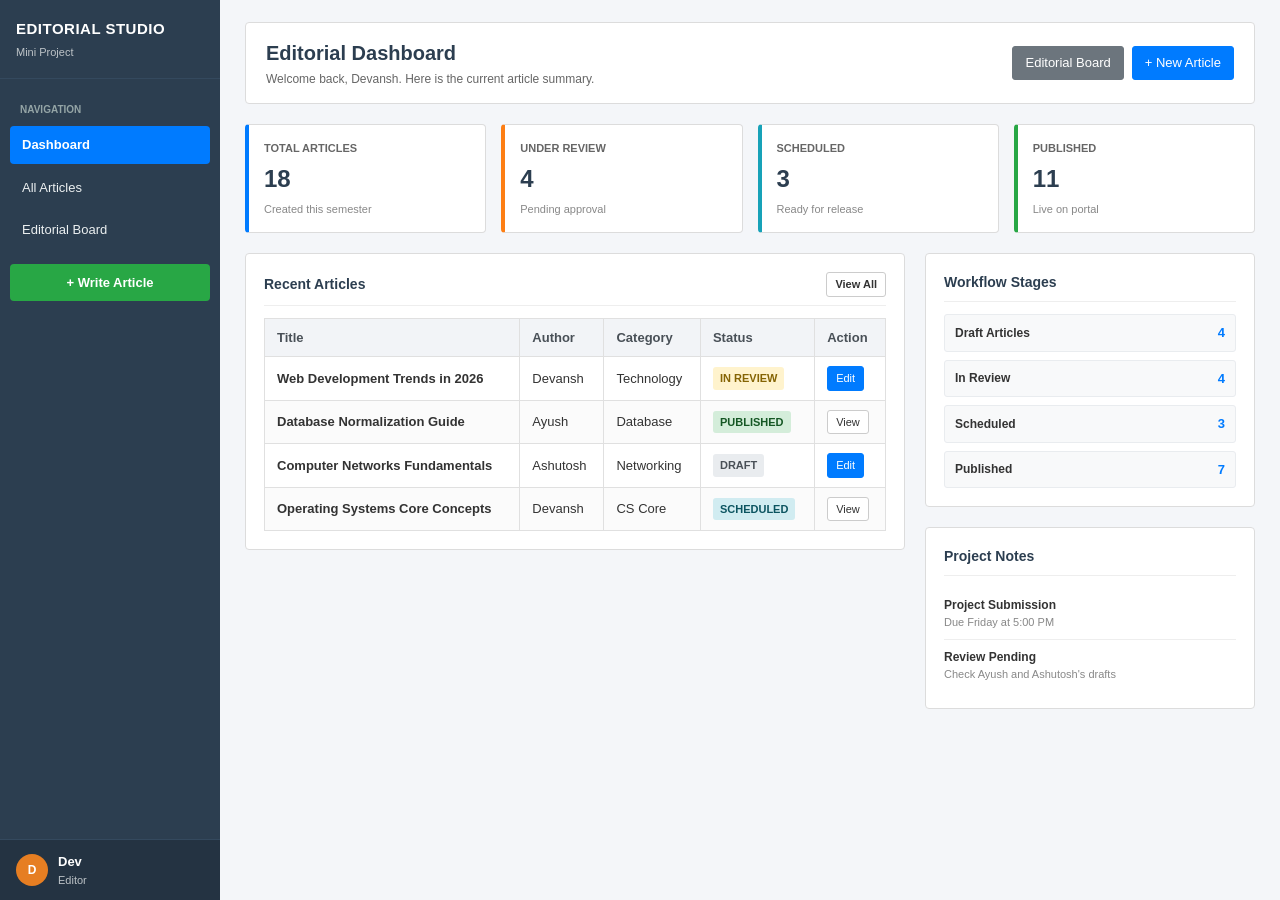
==== index.html @ 7cc0af82 "Add editorial studio UI prototype" ====
<!DOCTYPE html>
<html lang="en">
<head>
  <meta charset="UTF-8">
  <meta name="viewport" content="width=device-width, initial-scale=1.0">
  <title>Dashboard - Editorial Studio</title>
  <style>
* {
  box-sizing: border-box;
  margin: 0;
  padding: 0;
}

body {
  font-family: Arial, Helvetica, sans-serif;
  background-color: #f4f6f9;
  color: #333333;
  line-height: 1.5;
  font-size: 13px;
  display: flex;
  min-height: 100vh;
}

a {
  color: inherit;
  text-decoration: none;
}

button, input, select, textarea {
  font: inherit;
  color: inherit;
}

.sidebar {
  width: 220px;
  background-color: #2c3e50;
  color: #ffffff;
  display: flex;
  flex-direction: column;
  position: fixed;
  top: 0;
  left: 0;
  bottom: 0;
  z-index: 100;
}

.sidebar-header {
  padding: 18px 16px;
  border-bottom: 1px solid #34495e;
}

.brand-title {
  font-size: 15px;
  font-weight: bold;
  color: #ffffff;
  letter-spacing: 0.5px;
}

.brand-sub {
  font-size: 11px;
  color: #bdc3c7;
  margin-top: 3px;
}

.sidebar-menu {
  flex: 1;
  padding: 15px 10px;
  display: flex;
  flex-direction: column;
  gap: 5px;
}

.menu-label {
  font-size: 10px;
  font-weight: bold;
  color: #95a5a6;
  text-transform: uppercase;
  padding: 8px 10px 4px;
}

.nav-link {
  display: block;
  padding: 9px 12px;
  color: #ecf0f1;
  border-radius: 4px;
  font-size: 13px;
  font-weight: 500;
}

.nav-link:hover {
  background-color: #34495e;
  color: #ffffff;
}

.nav-link.active {
  background-color: #007bff;
  color: #ffffff;
  font-weight: bold;
}

.nav-link.btn-create {
  background-color: #28a745;
  color: #ffffff;
  margin-top: 10px;
  text-align: center;
  font-weight: bold;
}

.nav-link.btn-create:hover {
  background-color: #218838;
}

.sidebar-user {
  padding: 12px 16px;
  border-top: 1px solid #34495e;
  display: flex;
  align-items: center;
  gap: 10px;
  background-color: #243342;
}

.user-avatar {
  width: 32px;
  height: 32px;
  border-radius: 50%;
  background-color: #e67e22;
  color: #ffffff;
  display: flex;
  align-items: center;
  justify-content: center;
  font-size: 12px;
  font-weight: bold;
}

.user-name {
  font-size: 13px;
  font-weight: bold;
  color: #ffffff;
}

.user-role {
  font-size: 11px;
  color: #bdc3c7;
}

.main-content {
  margin-left: 220px;
  flex: 1;
  padding: 22px 25px;
  min-width: 0;
}

.page-header {
  display: flex;
  justify-content: space-between;
  align-items: center;
  background-color: #ffffff;
  padding: 15px 20px;
  border: 1px solid #dcdcdc;
  border-radius: 4px;
  margin-bottom: 20px;
}

.page-title {
  font-size: 20px;
  font-weight: bold;
  color: #2c3e50;
}

.page-subtitle {
  font-size: 12px;
  color: #666666;
  margin-top: 2px;
}

.stats-grid {
  display: grid;
  grid-template-columns: repeat(4, 1fr);
  gap: 15px;
  margin-bottom: 20px;
}

.stat-card {
  background-color: #ffffff;
  border: 1px solid #dcdcdc;
  border-radius: 4px;
  padding: 15px;
  border-left: 4px solid #007bff;
}

.stat-card.orange {
  border-left-color: #fd7e14;
}

.stat-card.blue {
  border-left-color: #17a2b8;
}

.stat-card.green {
  border-left-color: #28a745;
}

.stat-title {
  font-size: 11px;
  color: #666666;
  text-transform: uppercase;
  font-weight: bold;
}

.stat-value {
  font-size: 24px;
  font-weight: bold;
  color: #2c3e50;
  margin: 4px 0;
}

.stat-desc {
  font-size: 11px;
  color: #888888;
}

.dashboard-row {
  display: grid;
  grid-template-columns: 2fr 1fr;
  gap: 20px;
}

.card {
  background-color: #ffffff;
  border: 1px solid #dcdcdc;
  border-radius: 4px;
  padding: 18px;
  margin-bottom: 20px;
}

.card-title {
  font-size: 14px;
  font-weight: bold;
  color: #2c3e50;
  margin-bottom: 12px;
  padding-bottom: 8px;
  border-bottom: 1px solid #eeeeee;
  display: flex;
  justify-content: space-between;
  align-items: center;
}

.table-responsive {
  overflow-x: auto;
}

table {
  width: 100%;
  border-collapse: collapse;
  text-align: left;
}

th, td {
  padding: 9px 12px;
  border: 1px solid #e0e0e0;
  font-size: 13px;
}

th {
  background-color: #f2f4f7;
  color: #495057;
  font-weight: bold;
}

tr:nth-child(even) {
  background-color: #fbfbfb;
}

tr:hover {
  background-color: #f1f4f8;
}

.badge {
  display: inline-block;
  padding: 3px 7px;
  font-size: 11px;
  font-weight: bold;
  border-radius: 3px;
  text-transform: uppercase;
}

.badge-draft {
  background-color: #e9ecef;
  color: #495057;
}

.badge-review {
  background-color: #fff3cd;
  color: #856404;
}

.badge-scheduled {
  background-color: #d1ecf1;
  color: #0c5460;
}

.badge-published {
  background-color: #d4edda;
  color: #155724;
}

.badge-tag {
  background-color: #e9ecef;
  color: #495057;
  font-size: 10px;
}

.btn {
  display: inline-block;
  padding: 6px 12px;
  font-size: 13px;
  border-radius: 3px;
  text-align: center;
  border: 1px solid #ccc;
  background-color: #ffffff;
  color: #333333;
  cursor: pointer;
  text-decoration: none;
}

.btn:hover {
  background-color: #e9ecef;
}

.btn-primary {
  background-color: #007bff;
  color: #ffffff;
  border-color: #007bff;
}

.btn-primary:hover {
  background-color: #0069d9;
}

.btn-success {
  background-color: #28a745;
  color: #ffffff;
  border-color: #28a745;
}

.btn-success:hover {
  background-color: #218838;
}

.btn-secondary {
  background-color: #6c757d;
  color: #ffffff;
  border-color: #6c757d;
}

.btn-secondary:hover {
  background-color: #5a6268;
}

.btn-danger {
  background-color: #dc3545;
  color: #ffffff;
  border-color: #dc3545;
}

.btn-danger:hover {
  background-color: #c82333;
}

.btn-sm {
  padding: 3px 8px;
  font-size: 11px;
}

.filter-bar {
  background-color: #ffffff;
  border: 1px solid #dcdcdc;
  border-radius: 4px;
  padding: 10px 15px;
  margin-bottom: 18px;
  display: flex;
  justify-content: space-between;
  align-items: center;
  flex-wrap: wrap;
  gap: 10px;
}

.filter-group {
  display: flex;
  gap: 8px;
  align-items: center;
  flex-wrap: wrap;
}

.form-control {
  padding: 6px 10px;
  font-size: 13px;
  border: 1px solid #ced4da;
  border-radius: 3px;
  background-color: #ffffff;
  font-family: inherit;
}

.form-control:focus {
  border-color: #007bff;
  outline: none;
}

.pagination {
  display: flex;
  justify-content: space-between;
  align-items: center;
  margin-top: 15px;
  font-size: 12px;
  color: #666666;
}

.page-link {
  padding: 4px 8px;
  border: 1px solid #007bff;
  border-radius: 3px;
  background-color: #007bff;
  color: #ffffff;
}

.board-columns {
  display: grid;
  grid-template-columns: repeat(4, 1fr);
  gap: 15px;
  align-items: flex-start;
}

.board-column {
  background-color: #e9edf0;
  border: 1px solid #ced4da;
  border-radius: 4px;
  padding: 12px;
}

.col-header {
  font-size: 13px;
  font-weight: bold;
  color: #2c3e50;
  margin-bottom: 12px;
  display: flex;
  justify-content: space-between;
  align-items: center;
}

.col-count {
  background-color: #ced4da;
  color: #2c3e50;
  padding: 2px 6px;
  border-radius: 10px;
  font-size: 11px;
}

.board-card {
  background-color: #ffffff;
  border: 1px solid #dcdcdc;
  border-radius: 4px;
  padding: 12px;
  margin-bottom: 10px;
}

.board-card-title {
  font-size: 13px;
  font-weight: bold;
  color: #2c3e50;
  margin-bottom: 6px;
  line-height: 1.3;
}

.board-card-desc {
  font-size: 12px;
  color: #555555;
  margin-bottom: 8px;
}

.board-card-meta {
  display: flex;
  justify-content: space-between;
  align-items: center;
  font-size: 11px;
  color: #666666;
  border-top: 1px solid #f0f0f0;
  padding-top: 6px;
  margin-top: 6px;
}

.author-chip {
  display: flex;
  align-items: center;
  gap: 5px;
}

.author-dot {
  width: 18px;
  height: 18px;
  border-radius: 50%;
  background-color: #6c757d;
  color: #ffffff;
  font-size: 9px;
  display: flex;
  align-items: center;
  justify-content: center;
  font-weight: bold;
}

.author-dot.orange {
  background-color: #fd7e14;
}

.author-dot.green {
  background-color: #28a745;
}

.author-dot.blue {
  background-color: #007bff;
}

.form-group {
  margin-bottom: 15px;
}

.form-label {
  display: block;
  font-size: 13px;
  font-weight: bold;
  margin-bottom: 5px;
  color: #333333;
}

.form-row {
  display: grid;
  grid-template-columns: 1fr 1fr;
  gap: 15px;
}

.form-row-3 {
  display: grid;
  grid-template-columns: 1fr 1fr 1fr;
  gap: 15px;
}

.editor-toolbar {
  display: flex;
  gap: 4px;
  background-color: #f2f4f7;
  padding: 6px 10px;
  border: 1px solid #ced4da;
  border-bottom: none;
  border-radius: 4px 4px 0 0;
}

.editor-toolbar button {
  padding: 4px 8px;
  background-color: #ffffff;
  border: 1px solid #ced4da;
  border-radius: 3px;
  cursor: pointer;
  font-size: 12px;
  font-weight: bold;
}

.editor-toolbar button:hover {
  background-color: #e2e6ea;
}

.editor-textarea {
  width: 100%;
  height: 220px;
  padding: 12px;
  border: 1px solid #ced4da;
  border-radius: 0 0 4px 4px;
  font-size: 13px;
  line-height: 1.6;
  font-family: Arial, Helvetica, sans-serif;
  resize: vertical;
}

.preview-box {
  background-color: #ffffff;
  border: 1px solid #dcdcdc;
  border-radius: 4px;
  padding: 18px;
  margin-top: 15px;
}

.preview-title {
  font-size: 18px;
  font-weight: bold;
  margin-bottom: 8px;
  color: #111111;
}

.preview-meta {
  font-size: 12px;
  color: #666666;
  margin-bottom: 12px;
  padding-bottom: 6px;
  border-bottom: 1px solid #e0e0e0;
}

.preview-body {
  font-size: 13px;
  line-height: 1.6;
  color: #333333;
}

.preview-body p {
  margin-bottom: 10px;
}

.preview-body h3 {
  font-size: 15px;
  margin: 12px 0 6px;
  color: #2c3e50;
}

.preview-body blockquote {
  border-left: 3px solid #007bff;
  padding-left: 10px;
  color: #555555;
  font-style: italic;
  margin: 10px 0;
}

.pipeline-list {
  display: flex;
  flex-direction: column;
  gap: 8px;
}

.pipeline-item {
  display: flex;
  justify-content: space-between;
  align-items: center;
  padding: 8px 10px;
  background-color: #f8f9fa;
  border: 1px solid #e9ecef;
  border-radius: 3px;
}

.pipeline-name {
  font-weight: bold;
  font-size: 12px;
}

.pipeline-count {
  font-weight: bold;
  color: #007bff;
}

.notice-list {
  list-style: none;
}

.notice-item {
  padding: 8px 0;
  border-bottom: 1px solid #eeeeee;
  font-size: 12px;
}

.notice-item:last-child {
  border-bottom: none;
}

.notice-date {
  font-size: 11px;
  color: #888888;
}

@media (max-width: 900px) {
  .stats-grid {
    grid-template-columns: repeat(2, 1fr);
  }
  .dashboard-row {
    grid-template-columns: 1fr;
  }
  .board-columns {
    grid-template-columns: 1fr 1fr;
  }
}

@media (max-width: 700px) {
  body {
    flex-direction: column;
  }
  .sidebar {
    position: static;
    width: 100%;
    min-height: auto;
  }
  .main-content {
    margin-left: 0;
    padding: 15px;
  }
  .stats-grid {
    grid-template-columns: 1fr;
  }
  .board-columns {
    grid-template-columns: 1fr;
  }
  .form-row, .form-row-3 {
    grid-template-columns: 1fr;
  }
}
  </style>
</head>
<body>

  <div class="sidebar">
    <div class="sidebar-header">
      <div class="brand-title">EDITORIAL STUDIO</div>
      <div class="brand-sub">Mini Project</div>
    </div>

    <div class="sidebar-menu">
      <div class="menu-label">Navigation</div>
      <a href="index.html" class="nav-link active">Dashboard</a>
      <a href="content.html" class="nav-link">All Articles</a>
      <a href="board.html" class="nav-link">Editorial Board</a>
      <a href="editor.html" class="nav-link btn-create">+ Write Article</a>
    </div>

    <div class="sidebar-user">
      <div class="user-avatar">D</div>
      <div>
        <div class="user-name">Dev</div>
        <div class="user-role">Editor</div>
      </div>
    </div>
  </div>

  <div class="main-content">
    <div class="page-header">
      <div>
        <h1 class="page-title">Editorial Dashboard</h1>
        <p class="page-subtitle">Welcome back, Devansh. Here is the current article summary.</p>
      </div>
      <div style="display: flex; gap: 8px;">
        <a href="board.html" class="btn btn-secondary">Editorial Board</a>
        <a href="editor.html" class="btn btn-primary">+ New Article</a>
      </div>
    </div>

    <div class="stats-grid">
      <div class="stat-card">
        <div class="stat-title">Total Articles</div>
        <div class="stat-value">18</div>
        <div class="stat-desc">Created this semester</div>
      </div>
      <div class="stat-card orange">
        <div class="stat-title">Under Review</div>
        <div class="stat-value">4</div>
        <div class="stat-desc">Pending approval</div>
      </div>
      <div class="stat-card blue">
        <div class="stat-title">Scheduled</div>
        <div class="stat-value">3</div>
        <div class="stat-desc">Ready for release</div>
      </div>
      <div class="stat-card green">
        <div class="stat-title">Published</div>
        <div class="stat-value">11</div>
        <div class="stat-desc">Live on portal</div>
      </div>
    </div>

    <div class="dashboard-row">
      <div>
        <div class="card">
          <div class="card-title">
            <span>Recent Articles</span>
            <a href="content.html" class="btn btn-sm">View All</a>
          </div>
          <div class="table-responsive">
            <table>
              <thead>
                <tr>
                  <th>Title</th>
                  <th>Author</th>
                  <th>Category</th>
                  <th>Status</th>
                  <th>Action</th>
                </tr>
              </thead>
              <tbody>
                <tr>
                  <td><strong>Web Development Trends in 2026</strong></td>
                  <td>Devansh</td>
                  <td>Technology</td>
                  <td><span class="badge badge-review">In Review</span></td>
                  <td><a href="editor.html" class="btn btn-sm btn-primary">Edit</a></td>
                </tr>
                <tr>
                  <td><strong>Database Normalization Guide</strong></td>
                  <td>Ayush</td>
                  <td>Database</td>
                  <td><span class="badge badge-published">Published</span></td>
                  <td><a href="editor.html" class="btn btn-sm">View</a></td>
                </tr>
                <tr>
                  <td><strong>Computer Networks Fundamentals</strong></td>
                  <td>Ashutosh</td>
                  <td>Networking</td>
                  <td><span class="badge badge-draft">Draft</span></td>
                  <td><a href="editor.html" class="btn btn-sm btn-primary">Edit</a></td>
                </tr>
                <tr>
                  <td><strong>Operating Systems Core Concepts</strong></td>
                  <td>Devansh</td>
                  <td>CS Core</td>
                  <td><span class="badge badge-scheduled">Scheduled</span></td>
                  <td><a href="editor.html" class="btn btn-sm">View</a></td>
                </tr>
              </tbody>
            </table>
          </div>
        </div>
      </div>

      <div>
        <div class="card">
          <div class="card-title">
            <span>Workflow Stages</span>
          </div>
          <div class="pipeline-list">
            <div class="pipeline-item">
              <span class="pipeline-name">Draft Articles</span>
              <span class="pipeline-count">4</span>
            </div>
            <div class="pipeline-item">
              <span class="pipeline-name">In Review</span>
              <span class="pipeline-count">4</span>
            </div>
            <div class="pipeline-item">
              <span class="pipeline-name">Scheduled</span>
              <span class="pipeline-count">3</span>
            </div>
            <div class="pipeline-item">
              <span class="pipeline-name">Published</span>
              <span class="pipeline-count">7</span>
            </div>
          </div>
        </div>

        <div class="card">
          <div class="card-title">
            <span>Project Notes</span>
          </div>
          <ul class="notice-list">
            <li class="notice-item">
              <div><strong>Project Submission</strong></div>
              <div class="notice-date">Due Friday at 5:00 PM</div>
            </li>
            <li class="notice-item">
              <div><strong>Review Pending</strong></div>
              <div class="notice-date">Check Ayush and Ashutosh's drafts</div>
            </li>
          </ul>
        </div>
      </div>
    </div>
  </div>

</body>
</html>
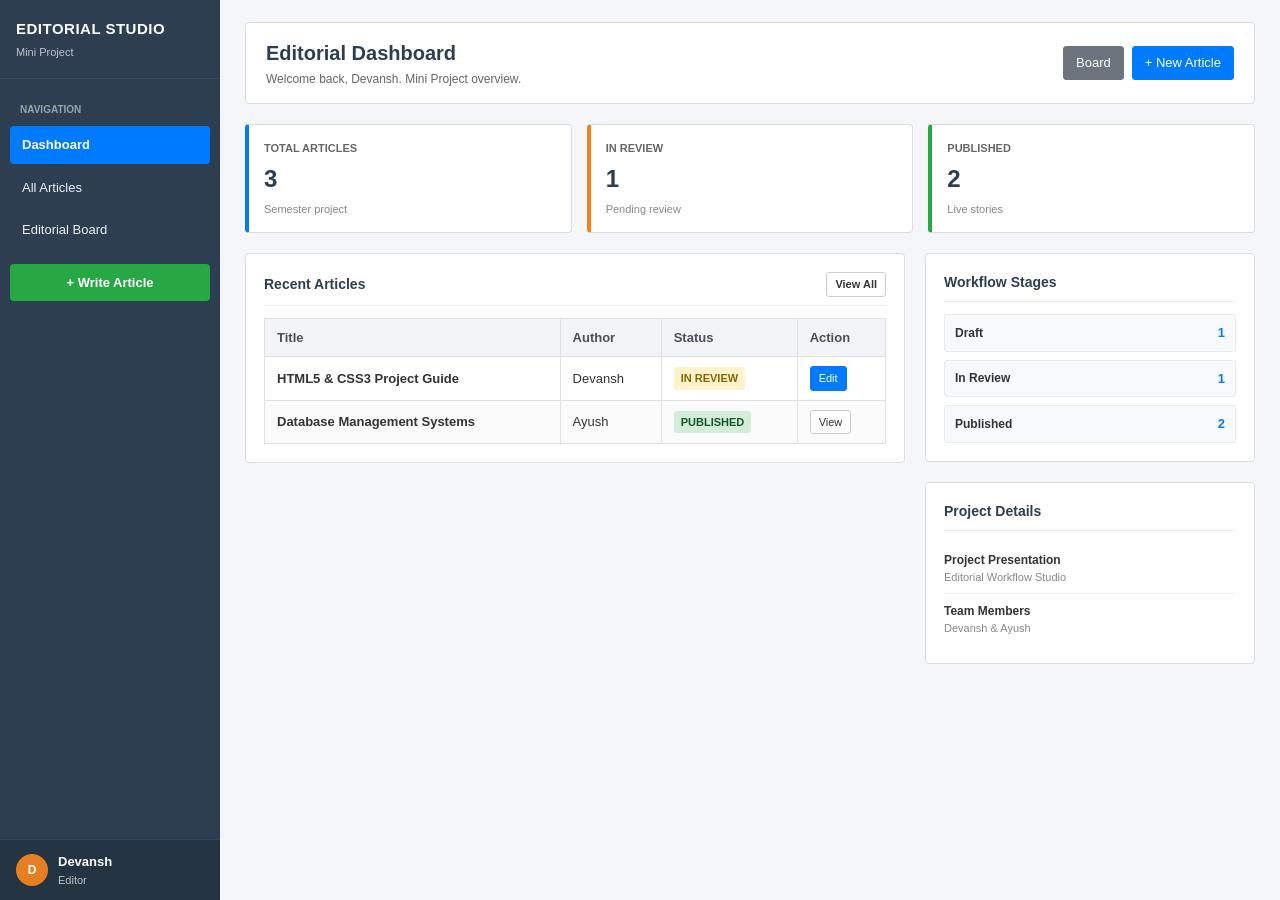
==== commit 85bdcd3e: "Simplify content and forms to minimal realistic college project" ====
--- a/index.html
+++ b/index.html
@@ -175,7 +175,7 @@
 
 .stats-grid {
   display: grid;
-  grid-template-columns: repeat(4, 1fr);
+  grid-template-columns: repeat(3, 1fr);
   gap: 15px;
   margin-bottom: 20px;
 }
@@ -192,10 +192,6 @@
   border-left-color: #fd7e14;
 }
 
-.stat-card.blue {
-  border-left-color: #17a2b8;
-}
-
 .stat-card.green {
   border-left-color: #28a745;
 }
@@ -284,30 +280,14 @@
   text-transform: uppercase;
 }
 
-.badge-draft {
-  background-color: #e9ecef;
-  color: #495057;
-}
-
 .badge-review {
   background-color: #fff3cd;
   color: #856404;
 }
 
-.badge-scheduled {
-  background-color: #d1ecf1;
-  color: #0c5460;
-}
-
 .badge-published {
   background-color: #d4edda;
   color: #155724;
-}
-
-.badge-tag {
-  background-color: #e9ecef;
-  color: #495057;
-  font-size: 10px;
 }
 
 .btn {
@@ -337,16 +317,6 @@
   background-color: #0069d9;
 }
 
-.btn-success {
-  background-color: #28a745;
-  color: #ffffff;
-  border-color: #28a745;
-}
-
-.btn-success:hover {
-  background-color: #218838;
-}
-
 .btn-secondary {
   background-color: #6c757d;
   color: #ffffff;
@@ -357,273 +327,9 @@
   background-color: #5a6268;
 }
 
-.btn-danger {
-  background-color: #dc3545;
-  color: #ffffff;
-  border-color: #dc3545;
-}
-
-.btn-danger:hover {
-  background-color: #c82333;
-}
-
 .btn-sm {
   padding: 3px 8px;
   font-size: 11px;
-}
-
-.filter-bar {
-  background-color: #ffffff;
-  border: 1px solid #dcdcdc;
-  border-radius: 4px;
-  padding: 10px 15px;
-  margin-bottom: 18px;
-  display: flex;
-  justify-content: space-between;
-  align-items: center;
-  flex-wrap: wrap;
-  gap: 10px;
-}
-
-.filter-group {
-  display: flex;
-  gap: 8px;
-  align-items: center;
-  flex-wrap: wrap;
-}
-
-.form-control {
-  padding: 6px 10px;
-  font-size: 13px;
-  border: 1px solid #ced4da;
-  border-radius: 3px;
-  background-color: #ffffff;
-  font-family: inherit;
-}
-
-.form-control:focus {
-  border-color: #007bff;
-  outline: none;
-}
-
-.pagination {
-  display: flex;
-  justify-content: space-between;
-  align-items: center;
-  margin-top: 15px;
-  font-size: 12px;
-  color: #666666;
-}
-
-.page-link {
-  padding: 4px 8px;
-  border: 1px solid #007bff;
-  border-radius: 3px;
-  background-color: #007bff;
-  color: #ffffff;
-}
-
-.board-columns {
-  display: grid;
-  grid-template-columns: repeat(4, 1fr);
-  gap: 15px;
-  align-items: flex-start;
-}
-
-.board-column {
-  background-color: #e9edf0;
-  border: 1px solid #ced4da;
-  border-radius: 4px;
-  padding: 12px;
-}
-
-.col-header {
-  font-size: 13px;
-  font-weight: bold;
-  color: #2c3e50;
-  margin-bottom: 12px;
-  display: flex;
-  justify-content: space-between;
-  align-items: center;
-}
-
-.col-count {
-  background-color: #ced4da;
-  color: #2c3e50;
-  padding: 2px 6px;
-  border-radius: 10px;
-  font-size: 11px;
-}
-
-.board-card {
-  background-color: #ffffff;
-  border: 1px solid #dcdcdc;
-  border-radius: 4px;
-  padding: 12px;
-  margin-bottom: 10px;
-}
-
-.board-card-title {
-  font-size: 13px;
-  font-weight: bold;
-  color: #2c3e50;
-  margin-bottom: 6px;
-  line-height: 1.3;
-}
-
-.board-card-desc {
-  font-size: 12px;
-  color: #555555;
-  margin-bottom: 8px;
-}
-
-.board-card-meta {
-  display: flex;
-  justify-content: space-between;
-  align-items: center;
-  font-size: 11px;
-  color: #666666;
-  border-top: 1px solid #f0f0f0;
-  padding-top: 6px;
-  margin-top: 6px;
-}
-
-.author-chip {
-  display: flex;
-  align-items: center;
-  gap: 5px;
-}
-
-.author-dot {
-  width: 18px;
-  height: 18px;
-  border-radius: 50%;
-  background-color: #6c757d;
-  color: #ffffff;
-  font-size: 9px;
-  display: flex;
-  align-items: center;
-  justify-content: center;
-  font-weight: bold;
-}
-
-.author-dot.orange {
-  background-color: #fd7e14;
-}
-
-.author-dot.green {
-  background-color: #28a745;
-}
-
-.author-dot.blue {
-  background-color: #007bff;
-}
-
-.form-group {
-  margin-bottom: 15px;
-}
-
-.form-label {
-  display: block;
-  font-size: 13px;
-  font-weight: bold;
-  margin-bottom: 5px;
-  color: #333333;
-}
-
-.form-row {
-  display: grid;
-  grid-template-columns: 1fr 1fr;
-  gap: 15px;
-}
-
-.form-row-3 {
-  display: grid;
-  grid-template-columns: 1fr 1fr 1fr;
-  gap: 15px;
-}
-
-.editor-toolbar {
-  display: flex;
-  gap: 4px;
-  background-color: #f2f4f7;
-  padding: 6px 10px;
-  border: 1px solid #ced4da;
-  border-bottom: none;
-  border-radius: 4px 4px 0 0;
-}
-
-.editor-toolbar button {
-  padding: 4px 8px;
-  background-color: #ffffff;
-  border: 1px solid #ced4da;
-  border-radius: 3px;
-  cursor: pointer;
-  font-size: 12px;
-  font-weight: bold;
-}
-
-.editor-toolbar button:hover {
-  background-color: #e2e6ea;
-}
-
-.editor-textarea {
-  width: 100%;
-  height: 220px;
-  padding: 12px;
-  border: 1px solid #ced4da;
-  border-radius: 0 0 4px 4px;
-  font-size: 13px;
-  line-height: 1.6;
-  font-family: Arial, Helvetica, sans-serif;
-  resize: vertical;
-}
-
-.preview-box {
-  background-color: #ffffff;
-  border: 1px solid #dcdcdc;
-  border-radius: 4px;
-  padding: 18px;
-  margin-top: 15px;
-}
-
-.preview-title {
-  font-size: 18px;
-  font-weight: bold;
-  margin-bottom: 8px;
-  color: #111111;
-}
-
-.preview-meta {
-  font-size: 12px;
-  color: #666666;
-  margin-bottom: 12px;
-  padding-bottom: 6px;
-  border-bottom: 1px solid #e0e0e0;
-}
-
-.preview-body {
-  font-size: 13px;
-  line-height: 1.6;
-  color: #333333;
-}
-
-.preview-body p {
-  margin-bottom: 10px;
-}
-
-.preview-body h3 {
-  font-size: 15px;
-  margin: 12px 0 6px;
-  color: #2c3e50;
-}
-
-.preview-body blockquote {
-  border-left: 3px solid #007bff;
-  padding-left: 10px;
-  color: #555555;
-  font-style: italic;
-  margin: 10px 0;
 }
 
 .pipeline-list {
@@ -677,9 +383,6 @@
   }
   .dashboard-row {
     grid-template-columns: 1fr;
-  }
-  .board-columns {
-    grid-template-columns: 1fr 1fr;
   }
 }
 
@@ -699,12 +402,6 @@
   .stats-grid {
     grid-template-columns: 1fr;
   }
-  .board-columns {
-    grid-template-columns: 1fr;
-  }
-  .form-row, .form-row-3 {
-    grid-template-columns: 1fr;
-  }
 }
   </style>
 </head>
@@ -727,7 +424,7 @@
     <div class="sidebar-user">
       <div class="user-avatar">D</div>
       <div>
-        <div class="user-name">Dev</div>
+        <div class="user-name">Devansh</div>
         <div class="user-role">Editor</div>
       </div>
     </div>
@@ -737,10 +434,10 @@
     <div class="page-header">
       <div>
         <h1 class="page-title">Editorial Dashboard</h1>
-        <p class="page-subtitle">Welcome back, Devansh. Here is the current article summary.</p>
+        <p class="page-subtitle">Welcome back, Devansh. Mini Project overview.</p>
       </div>
       <div style="display: flex; gap: 8px;">
-        <a href="board.html" class="btn btn-secondary">Editorial Board</a>
+        <a href="board.html" class="btn btn-secondary">Board</a>
         <a href="editor.html" class="btn btn-primary">+ New Article</a>
       </div>
     </div>
@@ -748,23 +445,18 @@
     <div class="stats-grid">
       <div class="stat-card">
         <div class="stat-title">Total Articles</div>
-        <div class="stat-value">18</div>
-        <div class="stat-desc">Created this semester</div>
+        <div class="stat-value">3</div>
+        <div class="stat-desc">Semester project</div>
       </div>
       <div class="stat-card orange">
-        <div class="stat-title">Under Review</div>
-        <div class="stat-value">4</div>
-        <div class="stat-desc">Pending approval</div>
-      </div>
-      <div class="stat-card blue">
-        <div class="stat-title">Scheduled</div>
-        <div class="stat-value">3</div>
-        <div class="stat-desc">Ready for release</div>
+        <div class="stat-title">In Review</div>
+        <div class="stat-value">1</div>
+        <div class="stat-desc">Pending review</div>
       </div>
       <div class="stat-card green">
         <div class="stat-title">Published</div>
-        <div class="stat-value">11</div>
-        <div class="stat-desc">Live on portal</div>
+        <div class="stat-value">2</div>
+        <div class="stat-desc">Live stories</div>
       </div>
     </div>
 
@@ -781,38 +473,21 @@
                 <tr>
                   <th>Title</th>
                   <th>Author</th>
-                  <th>Category</th>
                   <th>Status</th>
                   <th>Action</th>
                 </tr>
               </thead>
               <tbody>
                 <tr>
-                  <td><strong>Web Development Trends in 2026</strong></td>
+                  <td><strong>HTML5 & CSS3 Project Guide</strong></td>
                   <td>Devansh</td>
-                  <td>Technology</td>
                   <td><span class="badge badge-review">In Review</span></td>
                   <td><a href="editor.html" class="btn btn-sm btn-primary">Edit</a></td>
                 </tr>
                 <tr>
-                  <td><strong>Database Normalization Guide</strong></td>
+                  <td><strong>Database Management Systems</strong></td>
                   <td>Ayush</td>
-                  <td>Database</td>
                   <td><span class="badge badge-published">Published</span></td>
-                  <td><a href="editor.html" class="btn btn-sm">View</a></td>
-                </tr>
-                <tr>
-                  <td><strong>Computer Networks Fundamentals</strong></td>
-                  <td>Ashutosh</td>
-                  <td>Networking</td>
-                  <td><span class="badge badge-draft">Draft</span></td>
-                  <td><a href="editor.html" class="btn btn-sm btn-primary">Edit</a></td>
-                </tr>
-                <tr>
-                  <td><strong>Operating Systems Core Concepts</strong></td>
-                  <td>Devansh</td>
-                  <td>CS Core</td>
-                  <td><span class="badge badge-scheduled">Scheduled</span></td>
                   <td><a href="editor.html" class="btn btn-sm">View</a></td>
                 </tr>
               </tbody>
@@ -828,36 +503,32 @@
           </div>
           <div class="pipeline-list">
             <div class="pipeline-item">
-              <span class="pipeline-name">Draft Articles</span>
-              <span class="pipeline-count">4</span>
+              <span class="pipeline-name">Draft</span>
+              <span class="pipeline-count">1</span>
             </div>
             <div class="pipeline-item">
               <span class="pipeline-name">In Review</span>
-              <span class="pipeline-count">4</span>
-            </div>
-            <div class="pipeline-item">
-              <span class="pipeline-name">Scheduled</span>
-              <span class="pipeline-count">3</span>
+              <span class="pipeline-count">1</span>
             </div>
             <div class="pipeline-item">
               <span class="pipeline-name">Published</span>
-              <span class="pipeline-count">7</span>
+              <span class="pipeline-count">2</span>
             </div>
           </div>
         </div>
 
         <div class="card">
           <div class="card-title">
-            <span>Project Notes</span>
+            <span>Project Details</span>
           </div>
           <ul class="notice-list">
             <li class="notice-item">
-              <div><strong>Project Submission</strong></div>
-              <div class="notice-date">Due Friday at 5:00 PM</div>
+              <div><strong>Project Presentation</strong></div>
+              <div class="notice-date">Editorial Workflow Studio</div>
             </li>
             <li class="notice-item">
-              <div><strong>Review Pending</strong></div>
-              <div class="notice-date">Check Ayush and Ashutosh's drafts</div>
+              <div><strong>Team Members</strong></div>
+              <div class="notice-date">Devansh & Ayush</div>
             </li>
           </ul>
         </div>
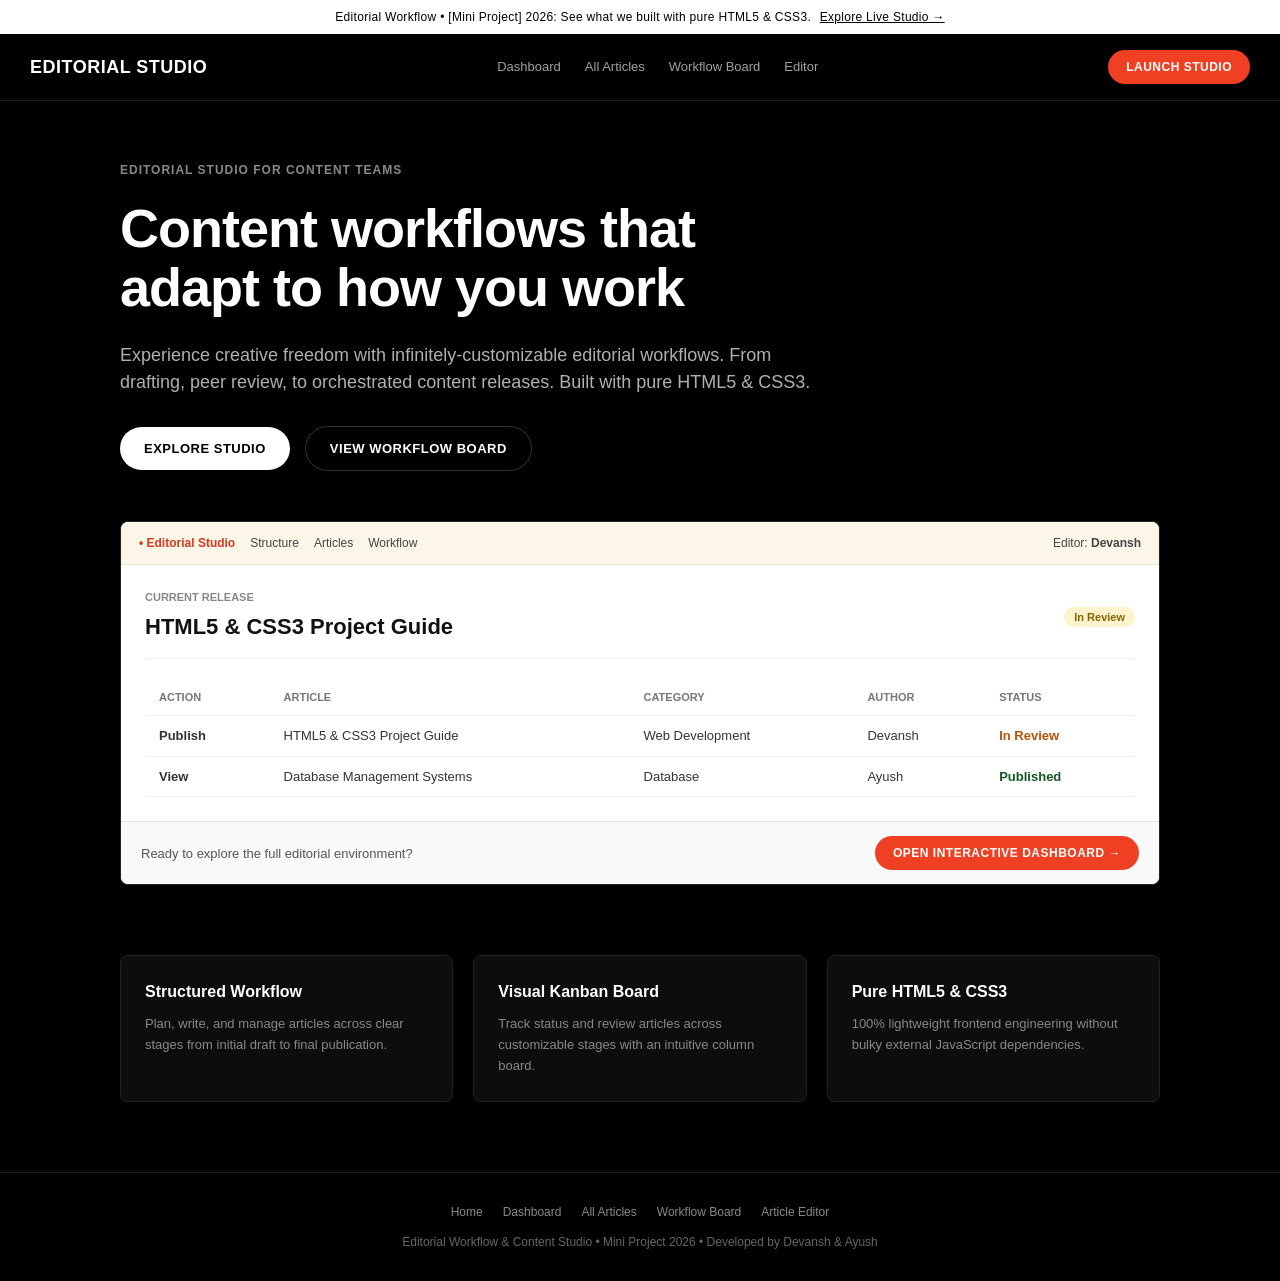
==== commit 44690465: "Add Sanity-style landing page index.html and connect to dashboard.html" ====
--- a/index.html
+++ b/index.html
@@ -3,7 +3,7 @@
 <head>
   <meta charset="UTF-8">
   <meta name="viewport" content="width=device-width, initial-scale=1.0">
-  <title>Dashboard - Editorial Studio</title>
+  <title>Editorial Studio - Content workflows that adapt to how you work</title>
   <style>
 * {
   box-sizing: border-box;
@@ -13,12 +13,10 @@
 
 body {
   font-family: Arial, Helvetica, sans-serif;
-  background-color: #f4f6f9;
-  color: #333333;
+  background-color: #000000;
+  color: #ffffff;
   line-height: 1.5;
-  font-size: 13px;
-  display: flex;
-  min-height: 100vh;
+  font-size: 14px;
 }
 
 a {
@@ -26,515 +24,424 @@
   text-decoration: none;
 }
 
-button, input, select, textarea {
-  font: inherit;
-  color: inherit;
-}
-
-.sidebar {
-  width: 220px;
-  background-color: #2c3e50;
-  color: #ffffff;
-  display: flex;
-  flex-direction: column;
-  position: fixed;
-  top: 0;
-  left: 0;
-  bottom: 0;
-  z-index: 100;
-}
-
-.sidebar-header {
-  padding: 18px 16px;
-  border-bottom: 1px solid #34495e;
-}
-
-.brand-title {
-  font-size: 15px;
-  font-weight: bold;
-  color: #ffffff;
+.top-announcement {
+  background-color: #ffffff;
+  color: #000000;
+  text-align: center;
+  padding: 8px 15px;
+  font-size: 12px;
+  font-weight: 500;
+  letter-spacing: 0.3px;
+}
+
+.top-announcement a {
+  text-decoration: underline;
+  margin-left: 5px;
+}
+
+.nav-header {
+  border-bottom: 1px solid #1f1f1f;
+  padding: 16px 30px;
+  display: flex;
+  justify-content: space-between;
+  align-items: center;
+  background-color: #000000;
+}
+
+.nav-brand {
+  font-size: 18px;
+  font-weight: bold;
   letter-spacing: 0.5px;
-}
-
-.brand-sub {
-  font-size: 11px;
-  color: #bdc3c7;
-  margin-top: 3px;
-}
-
-.sidebar-menu {
-  flex: 1;
-  padding: 15px 10px;
-  display: flex;
-  flex-direction: column;
-  gap: 5px;
-}
-
-.menu-label {
-  font-size: 10px;
-  font-weight: bold;
-  color: #95a5a6;
-  text-transform: uppercase;
-  padding: 8px 10px 4px;
-}
-
-.nav-link {
-  display: block;
-  padding: 9px 12px;
-  color: #ecf0f1;
-  border-radius: 4px;
+  color: #ffffff;
+}
+
+.nav-links {
+  display: flex;
+  gap: 24px;
+  align-items: center;
+}
+
+.nav-item {
+  color: #a0a0a0;
   font-size: 13px;
   font-weight: 500;
 }
 
-.nav-link:hover {
-  background-color: #34495e;
-  color: #ffffff;
-}
-
-.nav-link.active {
-  background-color: #007bff;
-  color: #ffffff;
-  font-weight: bold;
-}
-
-.nav-link.btn-create {
-  background-color: #28a745;
-  color: #ffffff;
-  margin-top: 10px;
+.nav-item:hover {
+  color: #ffffff;
+}
+
+.nav-actions {
+  display: flex;
+  gap: 12px;
+  align-items: center;
+}
+
+.btn-pill-orange {
+  background-color: #f04023;
+  color: #ffffff;
+  padding: 8px 18px;
+  border-radius: 20px;
+  font-size: 12px;
+  font-weight: bold;
+  text-transform: uppercase;
+  letter-spacing: 0.5px;
+  display: inline-block;
+}
+
+.btn-pill-orange:hover {
+  background-color: #d63318;
+}
+
+.btn-pill-white {
+  background-color: #ffffff;
+  color: #000000;
+  padding: 12px 24px;
+  border-radius: 24px;
+  font-size: 13px;
+  font-weight: bold;
+  text-transform: uppercase;
+  letter-spacing: 0.5px;
+  display: inline-block;
+}
+
+.btn-pill-white:hover {
+  background-color: #e0e0e0;
+}
+
+.btn-pill-outline {
+  border: 1px solid #333333;
+  color: #ffffff;
+  padding: 12px 24px;
+  border-radius: 24px;
+  font-size: 13px;
+  font-weight: bold;
+  text-transform: uppercase;
+  letter-spacing: 0.5px;
+  display: inline-block;
+}
+
+.btn-pill-outline:hover {
+  border-color: #666666;
+  background-color: #111111;
+}
+
+.hero-section {
+  max-width: 1080px;
+  margin: 60px auto 40px;
+  padding: 0 20px;
+  text-align: left;
+}
+
+.hero-tag {
+  color: #888888;
+  font-size: 12px;
+  font-weight: bold;
+  letter-spacing: 1px;
+  text-transform: uppercase;
+  margin-bottom: 20px;
+}
+
+.hero-title {
+  font-size: 54px;
+  font-weight: bold;
+  line-height: 1.1;
+  letter-spacing: -1px;
+  margin-bottom: 24px;
+  color: #ffffff;
+}
+
+.hero-sub {
+  font-size: 18px;
+  color: #b0b0b0;
+  line-height: 1.5;
+  max-width: 720px;
+  margin-bottom: 30px;
+}
+
+.hero-buttons {
+  display: flex;
+  gap: 15px;
+  align-items: center;
+  margin-bottom: 50px;
+}
+
+.preview-container {
+  max-width: 1080px;
+  margin: 0 auto 70px;
+  padding: 0 20px;
+}
+
+.studio-window {
+  background-color: #ffffff;
+  color: #333333;
+  border-radius: 8px;
+  overflow: hidden;
+  box-shadow: 0 10px 40px rgba(0, 0, 0, 0.8);
+  border: 1px solid #222222;
+}
+
+.window-topbar {
+  background-color: #fcf6e8;
+  padding: 12px 18px;
+  border-bottom: 1px solid #eae2cf;
+  display: flex;
+  justify-content: space-between;
+  align-items: center;
+  font-size: 12px;
+  color: #444444;
+}
+
+.window-nav {
+  display: flex;
+  gap: 15px;
+  align-items: center;
+}
+
+.window-nav strong {
+  color: #d9381e;
+}
+
+.window-body {
+  padding: 24px;
+}
+
+.window-head {
+  display: flex;
+  justify-content: space-between;
+  align-items: center;
+  margin-bottom: 20px;
+  padding-bottom: 15px;
+  border-bottom: 1px solid #f0f0f0;
+}
+
+.window-article-title {
+  font-size: 22px;
+  font-weight: bold;
+  color: #111111;
+}
+
+.window-status-pill {
+  background-color: #fff3cd;
+  color: #856404;
+  padding: 4px 10px;
+  border-radius: 12px;
+  font-size: 11px;
+  font-weight: bold;
+}
+
+.preview-table {
+  width: 100%;
+  border-collapse: collapse;
+  margin-top: 15px;
+}
+
+.preview-table th, .preview-table td {
+  padding: 10px 14px;
+  text-align: left;
+  border-bottom: 1px solid #eeeeee;
+  font-size: 13px;
+}
+
+.preview-table th {
+  color: #777777;
+  font-size: 11px;
+  text-transform: uppercase;
+}
+
+.preview-cta-bar {
+  background-color: #f7f9fa;
+  padding: 14px 20px;
+  border-top: 1px solid #e1e4e8;
+  display: flex;
+  justify-content: space-between;
+  align-items: center;
+}
+
+.features-grid {
+  max-width: 1080px;
+  margin: 0 auto 70px;
+  padding: 0 20px;
+  display: grid;
+  grid-template-columns: repeat(3, 1fr);
+  gap: 20px;
+}
+
+.feature-box {
+  background-color: #0d0d0d;
+  border: 1px solid #222222;
+  border-radius: 8px;
+  padding: 24px;
+}
+
+.feature-title {
+  font-size: 16px;
+  font-weight: bold;
+  color: #ffffff;
+  margin-bottom: 10px;
+}
+
+.feature-desc {
+  font-size: 13px;
+  color: #888888;
+  line-height: 1.6;
+}
+
+.footer-section {
+  border-top: 1px solid #1a1a1a;
+  padding: 30px 20px;
   text-align: center;
-  font-weight: bold;
-}
-
-.nav-link.btn-create:hover {
-  background-color: #218838;
-}
-
-.sidebar-user {
-  padding: 12px 16px;
-  border-top: 1px solid #34495e;
-  display: flex;
-  align-items: center;
-  gap: 10px;
-  background-color: #243342;
-}
-
-.user-avatar {
-  width: 32px;
-  height: 32px;
-  border-radius: 50%;
-  background-color: #e67e22;
-  color: #ffffff;
-  display: flex;
-  align-items: center;
-  justify-content: center;
-  font-size: 12px;
-  font-weight: bold;
-}
-
-.user-name {
-  font-size: 13px;
-  font-weight: bold;
-  color: #ffffff;
-}
-
-.user-role {
-  font-size: 11px;
-  color: #bdc3c7;
-}
-
-.main-content {
-  margin-left: 220px;
-  flex: 1;
-  padding: 22px 25px;
-  min-width: 0;
-}
-
-.page-header {
-  display: flex;
-  justify-content: space-between;
-  align-items: center;
-  background-color: #ffffff;
-  padding: 15px 20px;
-  border: 1px solid #dcdcdc;
-  border-radius: 4px;
-  margin-bottom: 20px;
-}
-
-.page-title {
-  font-size: 20px;
-  font-weight: bold;
-  color: #2c3e50;
-}
-
-.page-subtitle {
   font-size: 12px;
   color: #666666;
-  margin-top: 2px;
-}
-
-.stats-grid {
-  display: grid;
-  grid-template-columns: repeat(3, 1fr);
-  gap: 15px;
-  margin-bottom: 20px;
-}
-
-.stat-card {
-  background-color: #ffffff;
-  border: 1px solid #dcdcdc;
-  border-radius: 4px;
-  padding: 15px;
-  border-left: 4px solid #007bff;
-}
-
-.stat-card.orange {
-  border-left-color: #fd7e14;
-}
-
-.stat-card.green {
-  border-left-color: #28a745;
-}
-
-.stat-title {
-  font-size: 11px;
-  color: #666666;
-  text-transform: uppercase;
-  font-weight: bold;
-}
-
-.stat-value {
-  font-size: 24px;
-  font-weight: bold;
-  color: #2c3e50;
-  margin: 4px 0;
-}
-
-.stat-desc {
-  font-size: 11px;
+}
+
+.footer-links {
+  display: flex;
+  justify-content: center;
+  gap: 20px;
+  margin-bottom: 12px;
+}
+
+.footer-links a {
   color: #888888;
 }
 
-.dashboard-row {
-  display: grid;
-  grid-template-columns: 2fr 1fr;
-  gap: 20px;
-}
-
-.card {
-  background-color: #ffffff;
-  border: 1px solid #dcdcdc;
-  border-radius: 4px;
-  padding: 18px;
-  margin-bottom: 20px;
-}
-
-.card-title {
-  font-size: 14px;
-  font-weight: bold;
-  color: #2c3e50;
-  margin-bottom: 12px;
-  padding-bottom: 8px;
-  border-bottom: 1px solid #eeeeee;
-  display: flex;
-  justify-content: space-between;
-  align-items: center;
-}
-
-.table-responsive {
-  overflow-x: auto;
-}
-
-table {
-  width: 100%;
-  border-collapse: collapse;
-  text-align: left;
-}
-
-th, td {
-  padding: 9px 12px;
-  border: 1px solid #e0e0e0;
-  font-size: 13px;
-}
-
-th {
-  background-color: #f2f4f7;
-  color: #495057;
-  font-weight: bold;
-}
-
-tr:nth-child(even) {
-  background-color: #fbfbfb;
-}
-
-tr:hover {
-  background-color: #f1f4f8;
-}
-
-.badge {
-  display: inline-block;
-  padding: 3px 7px;
-  font-size: 11px;
-  font-weight: bold;
-  border-radius: 3px;
-  text-transform: uppercase;
-}
-
-.badge-review {
-  background-color: #fff3cd;
-  color: #856404;
-}
-
-.badge-published {
-  background-color: #d4edda;
-  color: #155724;
-}
-
-.btn {
-  display: inline-block;
-  padding: 6px 12px;
-  font-size: 13px;
-  border-radius: 3px;
-  text-align: center;
-  border: 1px solid #ccc;
-  background-color: #ffffff;
-  color: #333333;
-  cursor: pointer;
-  text-decoration: none;
-}
-
-.btn:hover {
-  background-color: #e9ecef;
-}
-
-.btn-primary {
-  background-color: #007bff;
-  color: #ffffff;
-  border-color: #007bff;
-}
-
-.btn-primary:hover {
-  background-color: #0069d9;
-}
-
-.btn-secondary {
-  background-color: #6c757d;
-  color: #ffffff;
-  border-color: #6c757d;
-}
-
-.btn-secondary:hover {
-  background-color: #5a6268;
-}
-
-.btn-sm {
-  padding: 3px 8px;
-  font-size: 11px;
-}
-
-.pipeline-list {
-  display: flex;
-  flex-direction: column;
-  gap: 8px;
-}
-
-.pipeline-item {
-  display: flex;
-  justify-content: space-between;
-  align-items: center;
-  padding: 8px 10px;
-  background-color: #f8f9fa;
-  border: 1px solid #e9ecef;
-  border-radius: 3px;
-}
-
-.pipeline-name {
-  font-weight: bold;
-  font-size: 12px;
-}
-
-.pipeline-count {
-  font-weight: bold;
-  color: #007bff;
-}
-
-.notice-list {
-  list-style: none;
-}
-
-.notice-item {
-  padding: 8px 0;
-  border-bottom: 1px solid #eeeeee;
-  font-size: 12px;
-}
-
-.notice-item:last-child {
-  border-bottom: none;
-}
-
-.notice-date {
-  font-size: 11px;
-  color: #888888;
-}
-
-@media (max-width: 900px) {
-  .stats-grid {
-    grid-template-columns: repeat(2, 1fr);
+.footer-links a:hover {
+  color: #ffffff;
+}
+
+@media (max-width: 768px) {
+  .hero-title {
+    font-size: 34px;
   }
-  .dashboard-row {
+  .features-grid {
     grid-template-columns: 1fr;
   }
-}
-
-@media (max-width: 700px) {
-  body {
-    flex-direction: column;
-  }
-  .sidebar {
-    position: static;
-    width: 100%;
-    min-height: auto;
-  }
-  .main-content {
-    margin-left: 0;
-    padding: 15px;
-  }
-  .stats-grid {
-    grid-template-columns: 1fr;
+  .nav-links {
+    display: none;
   }
 }
   </style>
 </head>
 <body>
 
-  <div class="sidebar">
-    <div class="sidebar-header">
-      <div class="brand-title">EDITORIAL STUDIO</div>
-      <div class="brand-sub">Mini Project</div>
-    </div>
-
-    <div class="sidebar-menu">
-      <div class="menu-label">Navigation</div>
-      <a href="index.html" class="nav-link active">Dashboard</a>
-      <a href="content.html" class="nav-link">All Articles</a>
-      <a href="board.html" class="nav-link">Editorial Board</a>
-      <a href="editor.html" class="nav-link btn-create">+ Write Article</a>
-    </div>
-
-    <div class="sidebar-user">
-      <div class="user-avatar">D</div>
-      <div>
-        <div class="user-name">Devansh</div>
-        <div class="user-role">Editor</div>
+  <div class="top-announcement">
+    Editorial Workflow &bull; [Mini Project] 2026: See what we built with pure HTML5 &amp; CSS3.
+    <a href="dashboard.html">Explore Live Studio &rarr;</a>
+  </div>
+
+  <header class="nav-header">
+    <div class="nav-brand">EDITORIAL STUDIO</div>
+    <nav class="nav-links">
+      <a href="dashboard.html" class="nav-item">Dashboard</a>
+      <a href="content.html" class="nav-item">All Articles</a>
+      <a href="board.html" class="nav-item">Workflow Board</a>
+      <a href="editor.html" class="nav-item">Editor</a>
+    </nav>
+    <div class="nav-actions">
+      <a href="dashboard.html" class="btn-pill-orange">Launch Studio</a>
+    </div>
+  </header>
+
+  <section class="hero-section">
+    <div class="hero-tag">EDITORIAL STUDIO FOR CONTENT TEAMS</div>
+    <h1 class="hero-title">Content workflows that<br>adapt to how you work</h1>
+    <p class="hero-sub">
+      Experience creative freedom with infinitely-customizable editorial workflows.
+      From drafting, peer review, to orchestrated content releases. Built with pure HTML5 &amp; CSS3.
+    </p>
+    <div class="hero-buttons">
+      <a href="dashboard.html" class="btn-pill-white">Explore Studio</a>
+      <a href="board.html" class="btn-pill-outline">View Workflow Board</a>
+    </div>
+  </section>
+
+  <section class="preview-container">
+    <div class="studio-window">
+      <div class="window-topbar">
+        <div class="window-nav">
+          <strong>&bull; Editorial Studio</strong>
+          <span>Structure</span>
+          <span>Articles</span>
+          <span>Workflow</span>
+        </div>
+        <div>
+          <span>Editor: <strong>Devansh</strong></span>
+        </div>
       </div>
-    </div>
-  </div>
-
-  <div class="main-content">
-    <div class="page-header">
-      <div>
-        <h1 class="page-title">Editorial Dashboard</h1>
-        <p class="page-subtitle">Welcome back, Devansh. Mini Project overview.</p>
-      </div>
-      <div style="display: flex; gap: 8px;">
-        <a href="board.html" class="btn btn-secondary">Board</a>
-        <a href="editor.html" class="btn btn-primary">+ New Article</a>
-      </div>
-    </div>
-
-    <div class="stats-grid">
-      <div class="stat-card">
-        <div class="stat-title">Total Articles</div>
-        <div class="stat-value">3</div>
-        <div class="stat-desc">Semester project</div>
-      </div>
-      <div class="stat-card orange">
-        <div class="stat-title">In Review</div>
-        <div class="stat-value">1</div>
-        <div class="stat-desc">Pending review</div>
-      </div>
-      <div class="stat-card green">
-        <div class="stat-title">Published</div>
-        <div class="stat-value">2</div>
-        <div class="stat-desc">Live stories</div>
-      </div>
-    </div>
-
-    <div class="dashboard-row">
-      <div>
-        <div class="card">
-          <div class="card-title">
-            <span>Recent Articles</span>
-            <a href="content.html" class="btn btn-sm">View All</a>
+
+      <div class="window-body">
+        <div class="window-head">
+          <div>
+            <div style="font-size: 11px; color: #888888; text-transform: uppercase; font-weight: bold; margin-bottom: 4px;">Current Release</div>
+            <div class="window-article-title">HTML5 &amp; CSS3 Project Guide</div>
           </div>
-          <div class="table-responsive">
-            <table>
-              <thead>
-                <tr>
-                  <th>Title</th>
-                  <th>Author</th>
-                  <th>Status</th>
-                  <th>Action</th>
-                </tr>
-              </thead>
-              <tbody>
-                <tr>
-                  <td><strong>HTML5 & CSS3 Project Guide</strong></td>
-                  <td>Devansh</td>
-                  <td><span class="badge badge-review">In Review</span></td>
-                  <td><a href="editor.html" class="btn btn-sm btn-primary">Edit</a></td>
-                </tr>
-                <tr>
-                  <td><strong>Database Management Systems</strong></td>
-                  <td>Ayush</td>
-                  <td><span class="badge badge-published">Published</span></td>
-                  <td><a href="editor.html" class="btn btn-sm">View</a></td>
-                </tr>
-              </tbody>
-            </table>
+          <div>
+            <span class="window-status-pill">In Review</span>
           </div>
         </div>
+
+        <table class="preview-table">
+          <thead>
+            <tr>
+              <th>Action</th>
+              <th>Article</th>
+              <th>Category</th>
+              <th>Author</th>
+              <th>Status</th>
+            </tr>
+          </thead>
+          <tbody>
+            <tr>
+              <td><strong>Publish</strong></td>
+              <td>HTML5 &amp; CSS3 Project Guide</td>
+              <td>Web Development</td>
+              <td>Devansh</td>
+              <td><span style="color: #b45309; font-weight: bold;">In Review</span></td>
+            </tr>
+            <tr>
+              <td><strong>View</strong></td>
+              <td>Database Management Systems</td>
+              <td>Database</td>
+              <td>Ayush</td>
+              <td><span style="color: #155724; font-weight: bold;">Published</span></td>
+            </tr>
+          </tbody>
+        </table>
       </div>
 
-      <div>
-        <div class="card">
-          <div class="card-title">
-            <span>Workflow Stages</span>
-          </div>
-          <div class="pipeline-list">
-            <div class="pipeline-item">
-              <span class="pipeline-name">Draft</span>
-              <span class="pipeline-count">1</span>
-            </div>
-            <div class="pipeline-item">
-              <span class="pipeline-name">In Review</span>
-              <span class="pipeline-count">1</span>
-            </div>
-            <div class="pipeline-item">
-              <span class="pipeline-name">Published</span>
-              <span class="pipeline-count">2</span>
-            </div>
-          </div>
-        </div>
-
-        <div class="card">
-          <div class="card-title">
-            <span>Project Details</span>
-          </div>
-          <ul class="notice-list">
-            <li class="notice-item">
-              <div><strong>Project Presentation</strong></div>
-              <div class="notice-date">Editorial Workflow Studio</div>
-            </li>
-            <li class="notice-item">
-              <div><strong>Team Members</strong></div>
-              <div class="notice-date">Devansh & Ayush</div>
-            </li>
-          </ul>
-        </div>
+      <div class="preview-cta-bar">
+        <span style="font-size: 13px; color: #555555;">Ready to explore the full editorial environment?</span>
+        <a href="dashboard.html" class="btn-pill-orange">Open Interactive Dashboard &rarr;</a>
       </div>
     </div>
-  </div>
+  </section>
+
+  <section class="features-grid">
+    <div class="feature-box">
+      <div class="feature-title">Structured Workflow</div>
+      <div class="feature-desc">Plan, write, and manage articles across clear stages from initial draft to final publication.</div>
+    </div>
+    <div class="feature-box">
+      <div class="feature-title">Visual Kanban Board</div>
+      <div class="feature-desc">Track status and review articles across customizable stages with an intuitive column board.</div>
+    </div>
+    <div class="feature-box">
+      <div class="feature-title">Pure HTML5 &amp; CSS3</div>
+      <div class="feature-desc">100% lightweight frontend engineering without bulky external JavaScript dependencies.</div>
+    </div>
+  </section>
+
+  <footer class="footer-section">
+    <div class="footer-links">
+      <a href="index.html">Home</a>
+      <a href="dashboard.html">Dashboard</a>
+      <a href="content.html">All Articles</a>
+      <a href="board.html">Workflow Board</a>
+      <a href="editor.html">Article Editor</a>
+    </div>
+    <p>Editorial Workflow &amp; Content Studio &bull; Mini Project 2026 &bull; Developed by Devansh &amp; Ayush</p>
+  </footer>
 
 </body>
 </html>
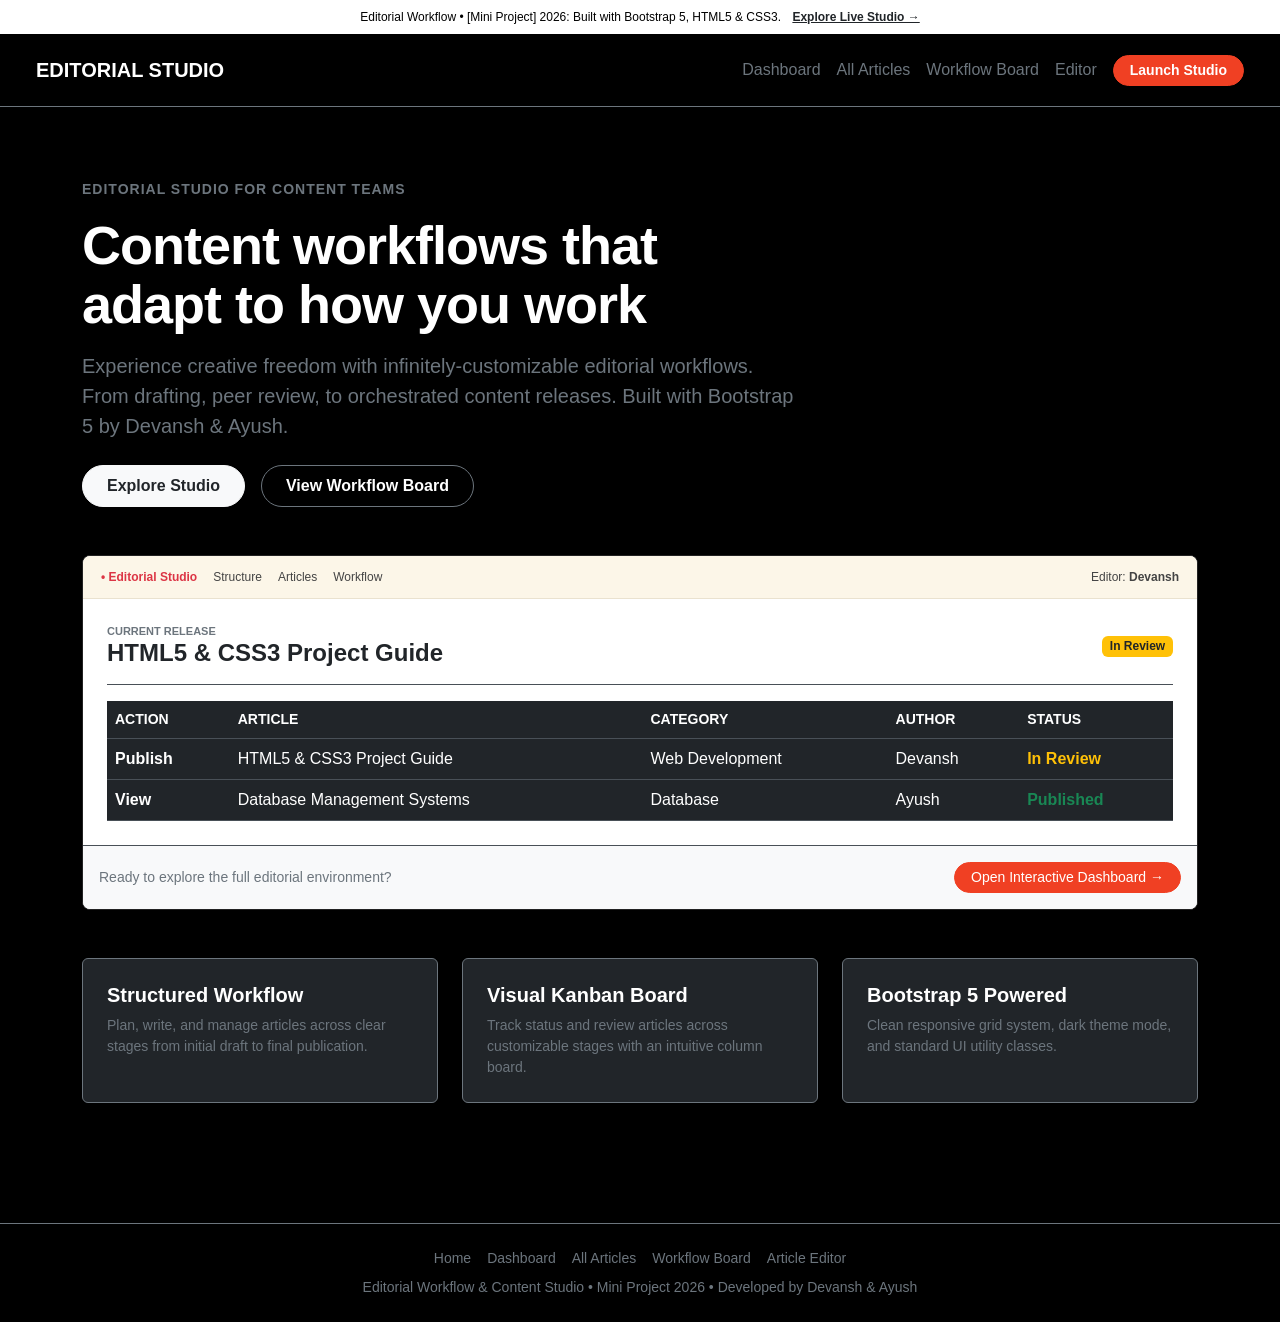
==== commit 5319549d: "Integrate Bootstrap 5.3 CDN, reduce custom CSS, and utilize Bootstrap components" ====
--- a/index.html
+++ b/index.html
@@ -1,27 +1,15 @@
 <!DOCTYPE html>
-<html lang="en">
+<html lang="en" data-bs-theme="dark">
 <head>
   <meta charset="UTF-8">
   <meta name="viewport" content="width=device-width, initial-scale=1.0">
   <title>Editorial Studio - Content workflows that adapt to how you work</title>
+  <link href="https://cdn.jsdelivr.net/npm/bootstrap@5.3.3/dist/css/bootstrap.min.css" rel="stylesheet">
   <style>
-* {
-  box-sizing: border-box;
-  margin: 0;
-  padding: 0;
-}
-
 body {
   font-family: Arial, Helvetica, sans-serif;
   background-color: #000000;
   color: #ffffff;
-  line-height: 1.5;
-  font-size: 14px;
-}
-
-a {
-  color: inherit;
-  text-decoration: none;
 }
 
 .top-announcement {
@@ -31,115 +19,17 @@
   padding: 8px 15px;
   font-size: 12px;
   font-weight: 500;
-  letter-spacing: 0.3px;
 }
 
-.top-announcement a {
-  text-decoration: underline;
-  margin-left: 5px;
+.btn-orange {
+  background-color: #f04023;
+  color: #ffffff;
+  border-color: #f04023;
 }
 
-.nav-header {
-  border-bottom: 1px solid #1f1f1f;
-  padding: 16px 30px;
-  display: flex;
-  justify-content: space-between;
-  align-items: center;
-  background-color: #000000;
-}
-
-.nav-brand {
-  font-size: 18px;
-  font-weight: bold;
-  letter-spacing: 0.5px;
+.btn-orange:hover {
+  background-color: #d63318;
   color: #ffffff;
-}
-
-.nav-links {
-  display: flex;
-  gap: 24px;
-  align-items: center;
-}
-
-.nav-item {
-  color: #a0a0a0;
-  font-size: 13px;
-  font-weight: 500;
-}
-
-.nav-item:hover {
-  color: #ffffff;
-}
-
-.nav-actions {
-  display: flex;
-  gap: 12px;
-  align-items: center;
-}
-
-.btn-pill-orange {
-  background-color: #f04023;
-  color: #ffffff;
-  padding: 8px 18px;
-  border-radius: 20px;
-  font-size: 12px;
-  font-weight: bold;
-  text-transform: uppercase;
-  letter-spacing: 0.5px;
-  display: inline-block;
-}
-
-.btn-pill-orange:hover {
-  background-color: #d63318;
-}
-
-.btn-pill-white {
-  background-color: #ffffff;
-  color: #000000;
-  padding: 12px 24px;
-  border-radius: 24px;
-  font-size: 13px;
-  font-weight: bold;
-  text-transform: uppercase;
-  letter-spacing: 0.5px;
-  display: inline-block;
-}
-
-.btn-pill-white:hover {
-  background-color: #e0e0e0;
-}
-
-.btn-pill-outline {
-  border: 1px solid #333333;
-  color: #ffffff;
-  padding: 12px 24px;
-  border-radius: 24px;
-  font-size: 13px;
-  font-weight: bold;
-  text-transform: uppercase;
-  letter-spacing: 0.5px;
-  display: inline-block;
-}
-
-.btn-pill-outline:hover {
-  border-color: #666666;
-  background-color: #111111;
-}
-
-.hero-section {
-  max-width: 1080px;
-  margin: 60px auto 40px;
-  padding: 0 20px;
-  text-align: left;
-}
-
-.hero-tag {
-  color: #888888;
-  font-size: 12px;
-  font-weight: bold;
-  letter-spacing: 1px;
-  text-transform: uppercase;
-  margin-bottom: 20px;
 }
 
 .hero-title {
@@ -147,29 +37,6 @@
   font-weight: bold;
   line-height: 1.1;
   letter-spacing: -1px;
-  margin-bottom: 24px;
-  color: #ffffff;
-}
-
-.hero-sub {
-  font-size: 18px;
-  color: #b0b0b0;
-  line-height: 1.5;
-  max-width: 720px;
-  margin-bottom: 30px;
-}
-
-.hero-buttons {
-  display: flex;
-  gap: 15px;
-  align-items: center;
-  margin-bottom: 50px;
-}
-
-.preview-container {
-  max-width: 1080px;
-  margin: 0 auto 70px;
-  padding: 0 20px;
 }
 
 .studio-window {
@@ -185,140 +52,13 @@
   background-color: #fcf6e8;
   padding: 12px 18px;
   border-bottom: 1px solid #eae2cf;
-  display: flex;
-  justify-content: space-between;
-  align-items: center;
   font-size: 12px;
   color: #444444;
-}
-
-.window-nav {
-  display: flex;
-  gap: 15px;
-  align-items: center;
-}
-
-.window-nav strong {
-  color: #d9381e;
-}
-
-.window-body {
-  padding: 24px;
-}
-
-.window-head {
-  display: flex;
-  justify-content: space-between;
-  align-items: center;
-  margin-bottom: 20px;
-  padding-bottom: 15px;
-  border-bottom: 1px solid #f0f0f0;
-}
-
-.window-article-title {
-  font-size: 22px;
-  font-weight: bold;
-  color: #111111;
-}
-
-.window-status-pill {
-  background-color: #fff3cd;
-  color: #856404;
-  padding: 4px 10px;
-  border-radius: 12px;
-  font-size: 11px;
-  font-weight: bold;
-}
-
-.preview-table {
-  width: 100%;
-  border-collapse: collapse;
-  margin-top: 15px;
-}
-
-.preview-table th, .preview-table td {
-  padding: 10px 14px;
-  text-align: left;
-  border-bottom: 1px solid #eeeeee;
-  font-size: 13px;
-}
-
-.preview-table th {
-  color: #777777;
-  font-size: 11px;
-  text-transform: uppercase;
-}
-
-.preview-cta-bar {
-  background-color: #f7f9fa;
-  padding: 14px 20px;
-  border-top: 1px solid #e1e4e8;
-  display: flex;
-  justify-content: space-between;
-  align-items: center;
-}
-
-.features-grid {
-  max-width: 1080px;
-  margin: 0 auto 70px;
-  padding: 0 20px;
-  display: grid;
-  grid-template-columns: repeat(3, 1fr);
-  gap: 20px;
-}
-
-.feature-box {
-  background-color: #0d0d0d;
-  border: 1px solid #222222;
-  border-radius: 8px;
-  padding: 24px;
-}
-
-.feature-title {
-  font-size: 16px;
-  font-weight: bold;
-  color: #ffffff;
-  margin-bottom: 10px;
-}
-
-.feature-desc {
-  font-size: 13px;
-  color: #888888;
-  line-height: 1.6;
-}
-
-.footer-section {
-  border-top: 1px solid #1a1a1a;
-  padding: 30px 20px;
-  text-align: center;
-  font-size: 12px;
-  color: #666666;
-}
-
-.footer-links {
-  display: flex;
-  justify-content: center;
-  gap: 20px;
-  margin-bottom: 12px;
-}
-
-.footer-links a {
-  color: #888888;
-}
-
-.footer-links a:hover {
-  color: #ffffff;
 }
 
 @media (max-width: 768px) {
   .hero-title {
     font-size: 34px;
-  }
-  .features-grid {
-    grid-template-columns: 1fr;
-  }
-  .nav-links {
-    display: none;
   }
 }
   </style>
@@ -326,41 +66,39 @@
 <body>
 
   <div class="top-announcement">
-    Editorial Workflow &bull; [Mini Project] 2026: See what we built with pure HTML5 &amp; CSS3.
-    <a href="dashboard.html">Explore Live Studio &rarr;</a>
+    Editorial Workflow &bull; [Mini Project] 2026: Built with Bootstrap 5, HTML5 &amp; CSS3.
+    <a href="dashboard.html" class="text-dark fw-bold ms-2">Explore Live Studio &rarr;</a>
   </div>
 
-  <header class="nav-header">
-    <div class="nav-brand">EDITORIAL STUDIO</div>
-    <nav class="nav-links">
-      <a href="dashboard.html" class="nav-item">Dashboard</a>
-      <a href="content.html" class="nav-item">All Articles</a>
-      <a href="board.html" class="nav-item">Workflow Board</a>
-      <a href="editor.html" class="nav-item">Editor</a>
-    </nav>
-    <div class="nav-actions">
-      <a href="dashboard.html" class="btn-pill-orange">Launch Studio</a>
+  <nav class="navbar navbar-expand-lg border-bottom border-secondary bg-black py-3 px-4">
+    <div class="container-fluid">
+      <a class="navbar-brand text-white fw-bold" href="index.html">EDITORIAL STUDIO</a>
+      <div class="d-flex align-items-center gap-3">
+        <a href="dashboard.html" class="nav-link text-secondary d-none d-md-block">Dashboard</a>
+        <a href="content.html" class="nav-link text-secondary d-none d-md-block">All Articles</a>
+        <a href="board.html" class="nav-link text-secondary d-none d-md-block">Workflow Board</a>
+        <a href="editor.html" class="nav-link text-secondary d-none d-md-block">Editor</a>
+        <a href="dashboard.html" class="btn btn-orange btn-sm rounded-pill px-3 fw-bold">Launch Studio</a>
+      </div>
     </div>
-  </header>
+  </nav>
 
-  <section class="hero-section">
-    <div class="hero-tag">EDITORIAL STUDIO FOR CONTENT TEAMS</div>
-    <h1 class="hero-title">Content workflows that<br>adapt to how you work</h1>
-    <p class="hero-sub">
+  <div class="container my-5 py-4">
+    <div class="text-secondary small fw-bold text-uppercase mb-3" style="letter-spacing: 1px;">EDITORIAL STUDIO FOR CONTENT TEAMS</div>
+    <h1 class="hero-title text-white mb-3">Content workflows that<br>adapt to how you work</h1>
+    <p class="text-secondary fs-5 mb-4" style="max-width: 720px;">
       Experience creative freedom with infinitely-customizable editorial workflows.
-      From drafting, peer review, to orchestrated content releases. Built with pure HTML5 &amp; CSS3.
+      From drafting, peer review, to orchestrated content releases. Built with Bootstrap 5 by Devansh &amp; Ayush.
     </p>
-    <div class="hero-buttons">
-      <a href="dashboard.html" class="btn-pill-white">Explore Studio</a>
-      <a href="board.html" class="btn-pill-outline">View Workflow Board</a>
+    <div class="d-flex gap-3 mb-5">
+      <a href="dashboard.html" class="btn btn-light rounded-pill px-4 py-2 fw-bold text-dark">Explore Studio</a>
+      <a href="board.html" class="btn btn-outline-secondary rounded-pill px-4 py-2 fw-bold text-white">View Workflow Board</a>
     </div>
-  </section>
 
-  <section class="preview-container">
-    <div class="studio-window">
-      <div class="window-topbar">
-        <div class="window-nav">
-          <strong>&bull; Editorial Studio</strong>
+    <div class="studio-window mb-5">
+      <div class="window-topbar d-flex justify-content-between align-items-center">
+        <div class="d-flex gap-3 align-items-center">
+          <strong class="text-danger">&bull; Editorial Studio</strong>
           <span>Structure</span>
           <span>Articles</span>
           <span>Workflow</span>
@@ -370,77 +108,85 @@
         </div>
       </div>
 
-      <div class="window-body">
-        <div class="window-head">
+      <div class="p-4 bg-white text-dark">
+        <div class="d-flex justify-content-between align-items-center mb-3 pb-3 border-bottom">
           <div>
-            <div style="font-size: 11px; color: #888888; text-transform: uppercase; font-weight: bold; margin-bottom: 4px;">Current Release</div>
-            <div class="window-article-title">HTML5 &amp; CSS3 Project Guide</div>
+            <div class="text-secondary text-uppercase fw-bold small" style="font-size: 11px;">Current Release</div>
+            <div class="h4 text-dark fw-bold mb-0">HTML5 &amp; CSS3 Project Guide</div>
           </div>
           <div>
-            <span class="window-status-pill">In Review</span>
+            <span class="badge bg-warning text-dark">In Review</span>
           </div>
         </div>
 
-        <table class="preview-table">
-          <thead>
-            <tr>
-              <th>Action</th>
-              <th>Article</th>
-              <th>Category</th>
-              <th>Author</th>
-              <th>Status</th>
-            </tr>
-          </thead>
-          <tbody>
-            <tr>
-              <td><strong>Publish</strong></td>
-              <td>HTML5 &amp; CSS3 Project Guide</td>
-              <td>Web Development</td>
-              <td>Devansh</td>
-              <td><span style="color: #b45309; font-weight: bold;">In Review</span></td>
-            </tr>
-            <tr>
-              <td><strong>View</strong></td>
-              <td>Database Management Systems</td>
-              <td>Database</td>
-              <td>Ayush</td>
-              <td><span style="color: #155724; font-weight: bold;">Published</span></td>
-            </tr>
-          </tbody>
-        </table>
+        <div class="table-responsive">
+          <table class="table align-middle mb-0">
+            <thead>
+              <tr class="text-secondary small text-uppercase">
+                <th>Action</th>
+                <th>Article</th>
+                <th>Category</th>
+                <th>Author</th>
+                <th>Status</th>
+              </tr>
+            </thead>
+            <tbody>
+              <tr>
+                <td><strong>Publish</strong></td>
+                <td>HTML5 &amp; CSS3 Project Guide</td>
+                <td>Web Development</td>
+                <td>Devansh</td>
+                <td><span class="text-warning fw-bold">In Review</span></td>
+              </tr>
+              <tr>
+                <td><strong>View</strong></td>
+                <td>Database Management Systems</td>
+                <td>Database</td>
+                <td>Ayush</td>
+                <td><span class="text-success fw-bold">Published</span></td>
+              </tr>
+            </tbody>
+          </table>
+        </div>
       </div>
 
-      <div class="preview-cta-bar">
-        <span style="font-size: 13px; color: #555555;">Ready to explore the full editorial environment?</span>
-        <a href="dashboard.html" class="btn-pill-orange">Open Interactive Dashboard &rarr;</a>
+      <div class="p-3 bg-light border-top d-flex justify-content-between align-items-center">
+        <span class="text-secondary small">Ready to explore the full editorial environment?</span>
+        <a href="dashboard.html" class="btn btn-orange btn-sm rounded-pill px-3">Open Interactive Dashboard &rarr;</a>
       </div>
     </div>
-  </section>
 
-  <section class="features-grid">
-    <div class="feature-box">
-      <div class="feature-title">Structured Workflow</div>
-      <div class="feature-desc">Plan, write, and manage articles across clear stages from initial draft to final publication.</div>
+    <div class="row g-4 mb-5">
+      <div class="col-md-4">
+        <div class="card bg-dark border-secondary p-4 h-100">
+          <div class="h5 text-white fw-bold mb-2">Structured Workflow</div>
+          <div class="text-secondary small">Plan, write, and manage articles across clear stages from initial draft to final publication.</div>
+        </div>
+      </div>
+      <div class="col-md-4">
+        <div class="card bg-dark border-secondary p-4 h-100">
+          <div class="h5 text-white fw-bold mb-2">Visual Kanban Board</div>
+          <div class="text-secondary small">Track status and review articles across customizable stages with an intuitive column board.</div>
+        </div>
+      </div>
+      <div class="col-md-4">
+        <div class="card bg-dark border-secondary p-4 h-100">
+          <div class="h5 text-white fw-bold mb-2">Bootstrap 5 Powered</div>
+          <div class="text-secondary small">Clean responsive grid system, dark theme mode, and standard UI utility classes.</div>
+        </div>
+      </div>
     </div>
-    <div class="feature-box">
-      <div class="feature-title">Visual Kanban Board</div>
-      <div class="feature-desc">Track status and review articles across customizable stages with an intuitive column board.</div>
+  </div>
+
+  <footer class="border-top border-secondary py-4 text-center text-secondary small">
+    <div class="d-flex justify-content-center gap-3 mb-2">
+      <a href="index.html" class="text-secondary text-decoration-none">Home</a>
+      <a href="dashboard.html" class="text-secondary text-decoration-none">Dashboard</a>
+      <a href="content.html" class="text-secondary text-decoration-none">All Articles</a>
+      <a href="board.html" class="text-secondary text-decoration-none">Workflow Board</a>
+      <a href="editor.html" class="text-secondary text-decoration-none">Article Editor</a>
     </div>
-    <div class="feature-box">
-      <div class="feature-title">Pure HTML5 &amp; CSS3</div>
-      <div class="feature-desc">100% lightweight frontend engineering without bulky external JavaScript dependencies.</div>
-    </div>
-  </section>
-
-  <footer class="footer-section">
-    <div class="footer-links">
-      <a href="index.html">Home</a>
-      <a href="dashboard.html">Dashboard</a>
-      <a href="content.html">All Articles</a>
-      <a href="board.html">Workflow Board</a>
-      <a href="editor.html">Article Editor</a>
-    </div>
-    <p>Editorial Workflow &amp; Content Studio &bull; Mini Project 2026 &bull; Developed by Devansh &amp; Ayush</p>
+    <p class="mb-0">Editorial Workflow &amp; Content Studio &bull; Mini Project 2026 &bull; Developed by Devansh &amp; Ayush</p>
   </footer>
 
 </body>
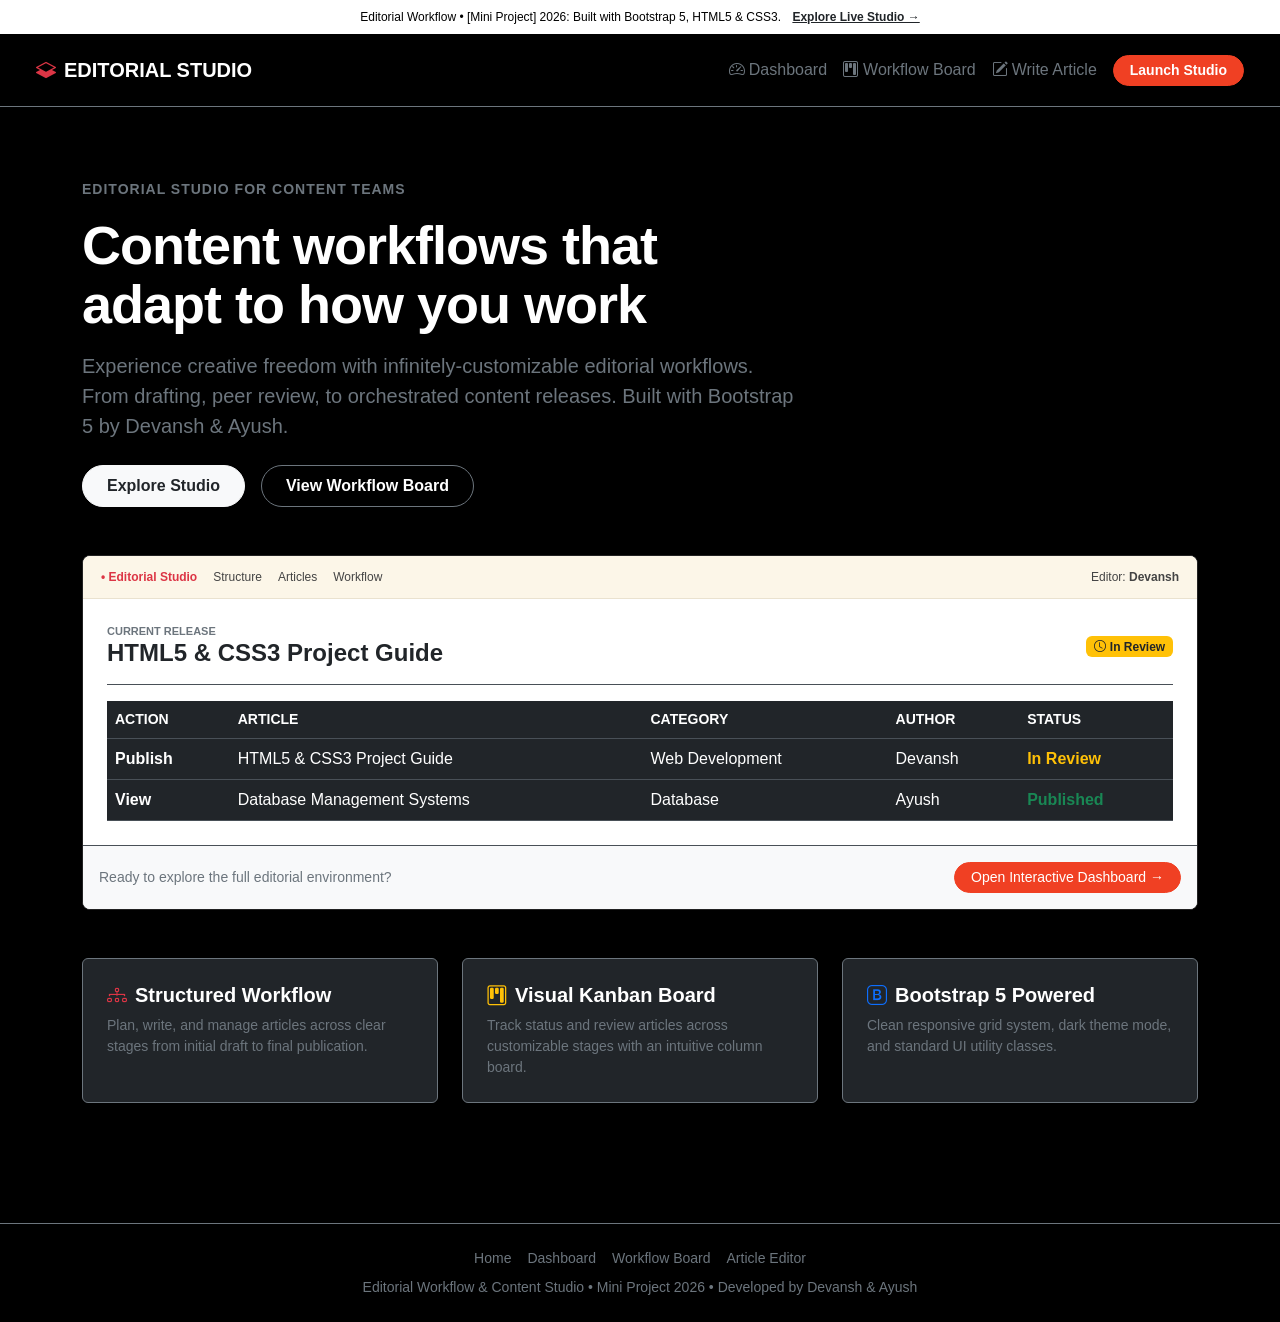
==== commit f593d462: "Remove content.html, enhance UI with Bootstrap 5.3 and Bootstrap Icons" ====
--- a/index.html
+++ b/index.html
@@ -5,6 +5,7 @@
   <meta name="viewport" content="width=device-width, initial-scale=1.0">
   <title>Editorial Studio - Content workflows that adapt to how you work</title>
   <link href="https://cdn.jsdelivr.net/npm/bootstrap@5.3.3/dist/css/bootstrap.min.css" rel="stylesheet">
+  <link rel="stylesheet" href="https://cdn.jsdelivr.net/npm/bootstrap-icons@1.11.3/font/bootstrap-icons.min.css">
   <style>
 body {
   font-family: Arial, Helvetica, sans-serif;
@@ -72,12 +73,13 @@
 
   <nav class="navbar navbar-expand-lg border-bottom border-secondary bg-black py-3 px-4">
     <div class="container-fluid">
-      <a class="navbar-brand text-white fw-bold" href="index.html">EDITORIAL STUDIO</a>
+      <a class="navbar-brand text-white fw-bold d-flex align-items-center gap-2" href="index.html">
+        <i class="bi bi-layers-half text-danger fs-5"></i> EDITORIAL STUDIO
+      </a>
       <div class="d-flex align-items-center gap-3">
-        <a href="dashboard.html" class="nav-link text-secondary d-none d-md-block">Dashboard</a>
-        <a href="content.html" class="nav-link text-secondary d-none d-md-block">All Articles</a>
-        <a href="board.html" class="nav-link text-secondary d-none d-md-block">Workflow Board</a>
-        <a href="editor.html" class="nav-link text-secondary d-none d-md-block">Editor</a>
+        <a href="dashboard.html" class="nav-link text-secondary d-none d-md-block"><i class="bi bi-speedometer2 me-1"></i>Dashboard</a>
+        <a href="board.html" class="nav-link text-secondary d-none d-md-block"><i class="bi bi-kanban me-1"></i>Workflow Board</a>
+        <a href="editor.html" class="nav-link text-secondary d-none d-md-block"><i class="bi bi-pencil-square me-1"></i>Write Article</a>
         <a href="dashboard.html" class="btn btn-orange btn-sm rounded-pill px-3 fw-bold">Launch Studio</a>
       </div>
     </div>
@@ -115,7 +117,7 @@
             <div class="h4 text-dark fw-bold mb-0">HTML5 &amp; CSS3 Project Guide</div>
           </div>
           <div>
-            <span class="badge bg-warning text-dark">In Review</span>
+            <span class="badge bg-warning text-dark"><i class="bi bi-clock me-1"></i>In Review</span>
           </div>
         </div>
 
@@ -159,19 +161,19 @@
     <div class="row g-4 mb-5">
       <div class="col-md-4">
         <div class="card bg-dark border-secondary p-4 h-100">
-          <div class="h5 text-white fw-bold mb-2">Structured Workflow</div>
+          <div class="h5 text-white fw-bold mb-2"><i class="bi bi-diagram-3 text-danger me-2"></i>Structured Workflow</div>
           <div class="text-secondary small">Plan, write, and manage articles across clear stages from initial draft to final publication.</div>
         </div>
       </div>
       <div class="col-md-4">
         <div class="card bg-dark border-secondary p-4 h-100">
-          <div class="h5 text-white fw-bold mb-2">Visual Kanban Board</div>
+          <div class="h5 text-white fw-bold mb-2"><i class="bi bi-kanban text-warning me-2"></i>Visual Kanban Board</div>
           <div class="text-secondary small">Track status and review articles across customizable stages with an intuitive column board.</div>
         </div>
       </div>
       <div class="col-md-4">
         <div class="card bg-dark border-secondary p-4 h-100">
-          <div class="h5 text-white fw-bold mb-2">Bootstrap 5 Powered</div>
+          <div class="h5 text-white fw-bold mb-2"><i class="bi bi-bootstrap text-primary me-2"></i>Bootstrap 5 Powered</div>
           <div class="text-secondary small">Clean responsive grid system, dark theme mode, and standard UI utility classes.</div>
         </div>
       </div>
@@ -182,7 +184,6 @@
     <div class="d-flex justify-content-center gap-3 mb-2">
       <a href="index.html" class="text-secondary text-decoration-none">Home</a>
       <a href="dashboard.html" class="text-secondary text-decoration-none">Dashboard</a>
-      <a href="content.html" class="text-secondary text-decoration-none">All Articles</a>
       <a href="board.html" class="text-secondary text-decoration-none">Workflow Board</a>
       <a href="editor.html" class="text-secondary text-decoration-none">Article Editor</a>
     </div>
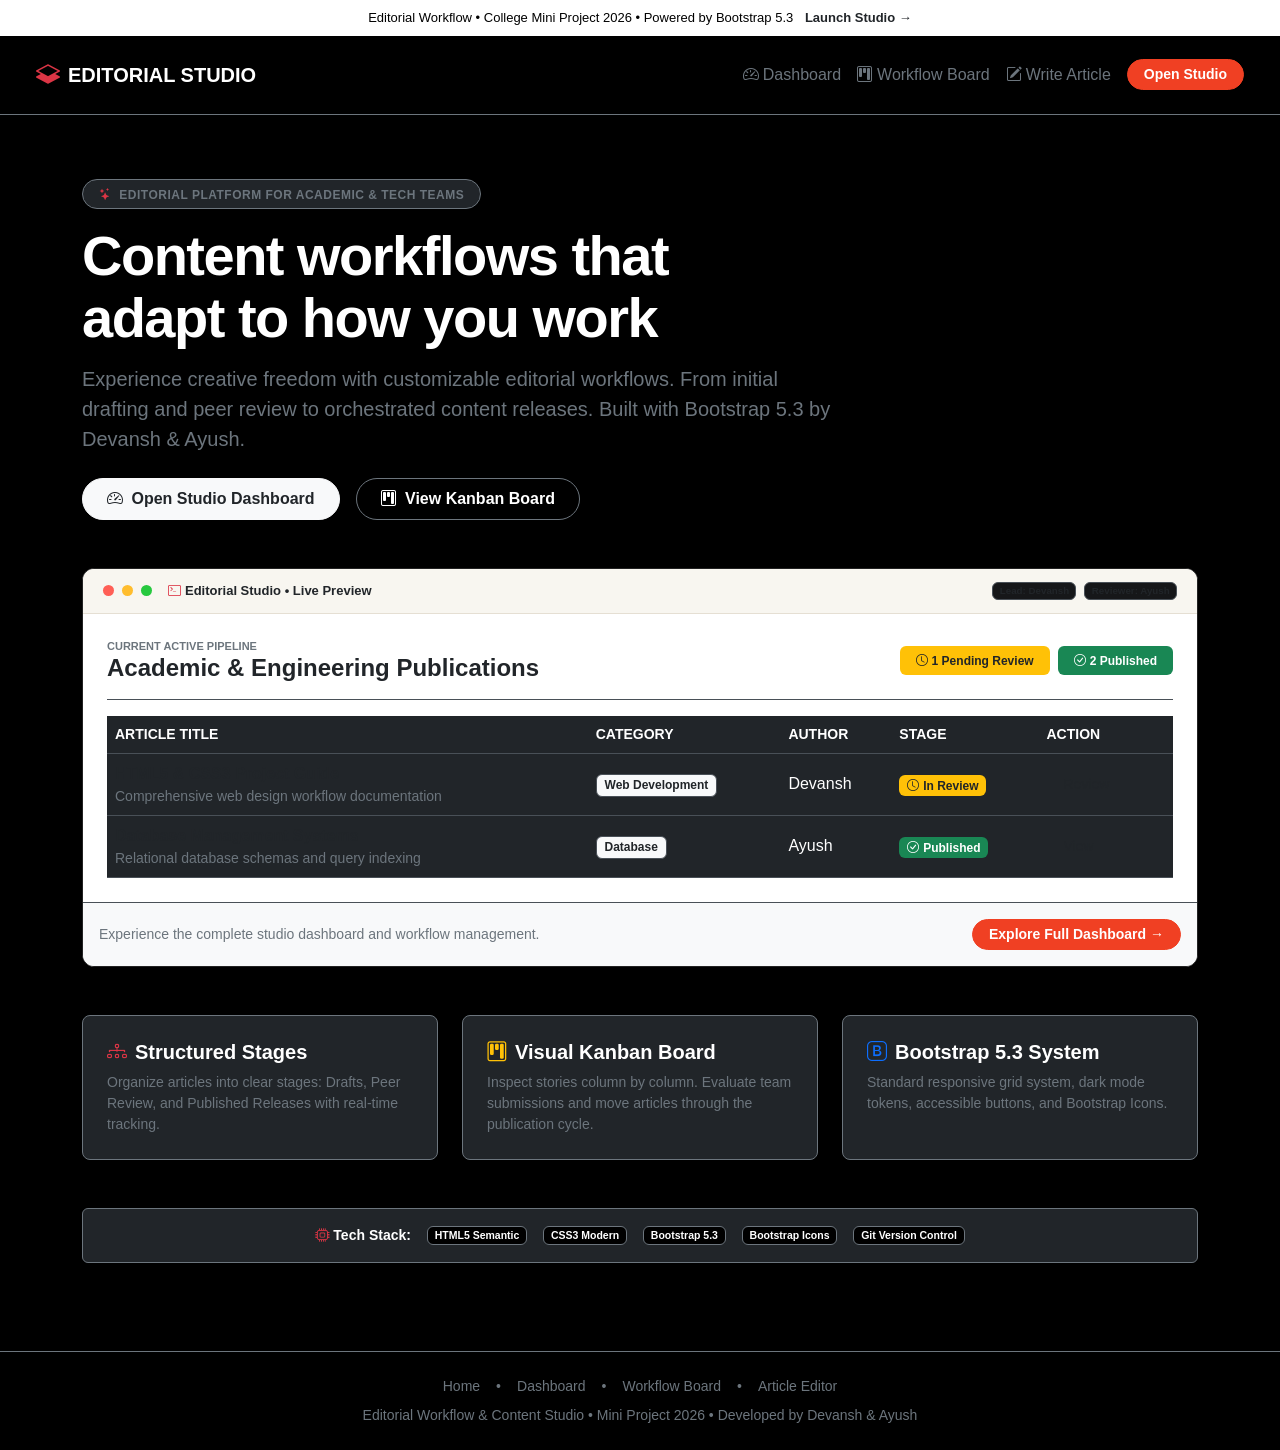
==== commit abeed904: "Refine and elevate UI with Bootstrap 5.3 and Bootstrap Icons across all studio pages" ====
--- a/index.html
+++ b/index.html
@@ -8,7 +8,7 @@
   <link rel="stylesheet" href="https://cdn.jsdelivr.net/npm/bootstrap-icons@1.11.3/font/bootstrap-icons.min.css">
   <style>
 body {
-  font-family: Arial, Helvetica, sans-serif;
+  font-family: -apple-system, BlinkMacSystemFont, "Segoe UI", Roboto, "Helvetica Neue", Arial, sans-serif;
   background-color: #000000;
   color: #ffffff;
 }
@@ -17,49 +17,58 @@
   background-color: #ffffff;
   color: #000000;
   text-align: center;
-  padding: 8px 15px;
-  font-size: 12px;
+  padding: 8px 16px;
+  font-size: 13px;
   font-weight: 500;
 }
 
 .btn-orange {
   background-color: #f04023;
   color: #ffffff;
-  border-color: #f04023;
+  border: 1px solid #f04023;
 }
 
 .btn-orange:hover {
   background-color: #d63318;
   color: #ffffff;
+  border-color: #d63318;
 }
 
 .hero-title {
-  font-size: 54px;
-  font-weight: bold;
+  font-size: 56px;
+  font-weight: 800;
   line-height: 1.1;
-  letter-spacing: -1px;
+  letter-spacing: -1.5px;
 }
 
 .studio-window {
   background-color: #ffffff;
-  color: #333333;
-  border-radius: 8px;
+  color: #222222;
+  border-radius: 12px;
   overflow: hidden;
-  box-shadow: 0 10px 40px rgba(0, 0, 0, 0.8);
+  box-shadow: 0 20px 50px rgba(0, 0, 0, 0.9);
   border: 1px solid #222222;
 }
 
 .window-topbar {
-  background-color: #fcf6e8;
-  padding: 12px 18px;
-  border-bottom: 1px solid #eae2cf;
-  font-size: 12px;
+  background-color: #f8f6f0;
+  padding: 12px 20px;
+  border-bottom: 1px solid #e5dfd3;
+  font-size: 13px;
   color: #444444;
+}
+
+.window-dot {
+  width: 11px;
+  height: 11px;
+  border-radius: 50%;
+  display: inline-block;
 }
 
 @media (max-width: 768px) {
   .hero-title {
     font-size: 34px;
+    letter-spacing: -0.5px;
   }
 }
   </style>
@@ -67,124 +76,174 @@
 <body>
 
   <div class="top-announcement">
-    Editorial Workflow &bull; [Mini Project] 2026: Built with Bootstrap 5, HTML5 &amp; CSS3.
-    <a href="dashboard.html" class="text-dark fw-bold ms-2">Explore Live Studio &rarr;</a>
+    <span>Editorial Workflow &bull; College Mini Project 2026 &bull; Powered by Bootstrap 5.3</span>
+    <a href="dashboard.html" class="text-dark fw-bold ms-2 text-decoration-none">Launch Studio &rarr;</a>
   </div>
 
   <nav class="navbar navbar-expand-lg border-bottom border-secondary bg-black py-3 px-4">
     <div class="container-fluid">
       <a class="navbar-brand text-white fw-bold d-flex align-items-center gap-2" href="index.html">
-        <i class="bi bi-layers-half text-danger fs-5"></i> EDITORIAL STUDIO
+        <i class="bi bi-layers-half text-danger fs-4"></i>
+        <span>EDITORIAL STUDIO</span>
       </a>
       <div class="d-flex align-items-center gap-3">
         <a href="dashboard.html" class="nav-link text-secondary d-none d-md-block"><i class="bi bi-speedometer2 me-1"></i>Dashboard</a>
         <a href="board.html" class="nav-link text-secondary d-none d-md-block"><i class="bi bi-kanban me-1"></i>Workflow Board</a>
         <a href="editor.html" class="nav-link text-secondary d-none d-md-block"><i class="bi bi-pencil-square me-1"></i>Write Article</a>
-        <a href="dashboard.html" class="btn btn-orange btn-sm rounded-pill px-3 fw-bold">Launch Studio</a>
+        <a href="dashboard.html" class="btn btn-orange btn-sm rounded-pill px-3 fw-bold">Open Studio</a>
       </div>
     </div>
   </nav>
 
-  <div class="container my-5 py-4">
-    <div class="text-secondary small fw-bold text-uppercase mb-3" style="letter-spacing: 1px;">EDITORIAL STUDIO FOR CONTENT TEAMS</div>
-    <h1 class="hero-title text-white mb-3">Content workflows that<br>adapt to how you work</h1>
-    <p class="text-secondary fs-5 mb-4" style="max-width: 720px;">
-      Experience creative freedom with infinitely-customizable editorial workflows.
-      From drafting, peer review, to orchestrated content releases. Built with Bootstrap 5 by Devansh &amp; Ayush.
+  <div class="container my-5 py-3">
+    <div class="mb-3">
+      <span class="badge rounded-pill bg-dark border border-secondary text-secondary px-3 py-2 text-uppercase" style="letter-spacing: 0.5px;">
+        <i class="bi bi-stars text-danger me-1"></i> Editorial Platform for Academic &amp; Tech Teams
+      </span>
+    </div>
+
+    <h1 class="hero-title text-white mb-3">
+      Content workflows that<br>adapt to how you work
+    </h1>
+
+    <p class="text-secondary fs-5 mb-4" style="max-width: 760px;">
+      Experience creative freedom with customizable editorial workflows.
+      From initial drafting and peer review to orchestrated content releases. Built with Bootstrap 5.3 by Devansh &amp; Ayush.
     </p>
-    <div class="d-flex gap-3 mb-5">
-      <a href="dashboard.html" class="btn btn-light rounded-pill px-4 py-2 fw-bold text-dark">Explore Studio</a>
-      <a href="board.html" class="btn btn-outline-secondary rounded-pill px-4 py-2 fw-bold text-white">View Workflow Board</a>
+
+    <div class="d-flex flex-wrap gap-3 mb-5">
+      <a href="dashboard.html" class="btn btn-light rounded-pill px-4 py-2 fw-bold text-dark">
+        <i class="bi bi-speedometer2 me-1"></i> Open Studio Dashboard
+      </a>
+      <a href="board.html" class="btn btn-outline-secondary rounded-pill px-4 py-2 fw-bold text-white">
+        <i class="bi bi-kanban me-1"></i> View Kanban Board
+      </a>
     </div>
 
     <div class="studio-window mb-5">
-      <div class="window-topbar d-flex justify-content-between align-items-center">
-        <div class="d-flex gap-3 align-items-center">
-          <strong class="text-danger">&bull; Editorial Studio</strong>
-          <span>Structure</span>
-          <span>Articles</span>
-          <span>Workflow</span>
-        </div>
-        <div>
-          <span>Editor: <strong>Devansh</strong></span>
+      <div class="window-topbar d-flex justify-content-between align-items-center flex-wrap gap-2">
+        <div class="d-flex align-items-center gap-2">
+          <span class="window-dot" style="background-color: #ff5f56;"></span>
+          <span class="window-dot" style="background-color: #ffbd2e;"></span>
+          <span class="window-dot" style="background-color: #27c93f;"></span>
+          <span class="ms-2 fw-bold text-dark"><i class="bi bi-terminal me-1 text-danger"></i>Editorial Studio &bull; Live Preview</span>
+        </div>
+        <div class="d-flex align-items-center gap-2">
+          <span class="badge bg-secondary-subtle text-dark border">Lead: Devansh</span>
+          <span class="badge bg-secondary-subtle text-dark border">Reviewer: Ayush</span>
         </div>
       </div>
 
       <div class="p-4 bg-white text-dark">
-        <div class="d-flex justify-content-between align-items-center mb-3 pb-3 border-bottom">
+        <div class="d-flex justify-content-between align-items-center mb-3 pb-3 border-bottom flex-wrap gap-2">
           <div>
-            <div class="text-secondary text-uppercase fw-bold small" style="font-size: 11px;">Current Release</div>
-            <div class="h4 text-dark fw-bold mb-0">HTML5 &amp; CSS3 Project Guide</div>
-          </div>
-          <div>
-            <span class="badge bg-warning text-dark"><i class="bi bi-clock me-1"></i>In Review</span>
+            <div class="text-secondary text-uppercase fw-bold" style="font-size: 11px;">Current Active Pipeline</div>
+            <div class="h4 text-dark fw-bold mb-0">Academic &amp; Engineering Publications</div>
+          </div>
+          <div class="d-flex gap-2">
+            <span class="badge bg-warning text-dark px-3 py-2"><i class="bi bi-clock me-1"></i>1 Pending Review</span>
+            <span class="badge bg-success px-3 py-2"><i class="bi bi-check-circle me-1"></i>2 Published</span>
           </div>
         </div>
 
         <div class="table-responsive">
-          <table class="table align-middle mb-0">
+          <table class="table table-hover align-middle mb-0">
             <thead>
               <tr class="text-secondary small text-uppercase">
-                <th>Action</th>
-                <th>Article</th>
+                <th>Article Title</th>
                 <th>Category</th>
                 <th>Author</th>
-                <th>Status</th>
+                <th>Stage</th>
+                <th>Action</th>
               </tr>
             </thead>
             <tbody>
               <tr>
-                <td><strong>Publish</strong></td>
-                <td>HTML5 &amp; CSS3 Project Guide</td>
-                <td>Web Development</td>
+                <td>
+                  <span class="fw-bold text-dark">HTML5 &amp; CSS3 Project Guide</span>
+                  <div class="text-secondary small">Comprehensive web design workflow documentation</div>
+                </td>
+                <td><span class="badge bg-light text-dark border">Web Development</span></td>
                 <td>Devansh</td>
-                <td><span class="text-warning fw-bold">In Review</span></td>
+                <td><span class="badge bg-warning text-dark"><i class="bi bi-clock me-1"></i>In Review</span></td>
+                <td><a href="editor.html" class="btn btn-outline-dark btn-sm rounded-pill px-3">Review</a></td>
               </tr>
               <tr>
-                <td><strong>View</strong></td>
-                <td>Database Management Systems</td>
-                <td>Database</td>
+                <td>
+                  <span class="fw-bold text-dark">Database Management Systems</span>
+                  <div class="text-secondary small">Relational database schemas and query indexing</div>
+                </td>
+                <td><span class="badge bg-light text-dark border">Database</span></td>
                 <td>Ayush</td>
-                <td><span class="text-success fw-bold">Published</span></td>
+                <td><span class="badge bg-success"><i class="bi bi-check-circle me-1"></i>Published</span></td>
+                <td><a href="board.html" class="btn btn-outline-dark btn-sm rounded-pill px-3">View</a></td>
               </tr>
             </tbody>
           </table>
         </div>
       </div>
 
-      <div class="p-3 bg-light border-top d-flex justify-content-between align-items-center">
-        <span class="text-secondary small">Ready to explore the full editorial environment?</span>
-        <a href="dashboard.html" class="btn btn-orange btn-sm rounded-pill px-3">Open Interactive Dashboard &rarr;</a>
+      <div class="p-3 bg-light border-top d-flex justify-content-between align-items-center flex-wrap gap-2">
+        <span class="text-secondary small">Experience the complete studio dashboard and workflow management.</span>
+        <a href="dashboard.html" class="btn btn-orange btn-sm rounded-pill px-3 fw-bold">Explore Full Dashboard &rarr;</a>
       </div>
     </div>
 
     <div class="row g-4 mb-5">
       <div class="col-md-4">
-        <div class="card bg-dark border-secondary p-4 h-100">
-          <div class="h5 text-white fw-bold mb-2"><i class="bi bi-diagram-3 text-danger me-2"></i>Structured Workflow</div>
-          <div class="text-secondary small">Plan, write, and manage articles across clear stages from initial draft to final publication.</div>
-        </div>
-      </div>
+        <div class="card bg-dark border-secondary p-4 h-100 rounded-3">
+          <div class="h5 text-white fw-bold mb-2">
+            <i class="bi bi-diagram-3 text-danger me-2"></i>Structured Stages
+          </div>
+          <p class="text-secondary small mb-0">
+            Organize articles into clear stages: Drafts, Peer Review, and Published Releases with real-time tracking.
+          </p>
+        </div>
+      </div>
+
       <div class="col-md-4">
-        <div class="card bg-dark border-secondary p-4 h-100">
-          <div class="h5 text-white fw-bold mb-2"><i class="bi bi-kanban text-warning me-2"></i>Visual Kanban Board</div>
-          <div class="text-secondary small">Track status and review articles across customizable stages with an intuitive column board.</div>
-        </div>
-      </div>
+        <div class="card bg-dark border-secondary p-4 h-100 rounded-3">
+          <div class="h5 text-white fw-bold mb-2">
+            <i class="bi bi-kanban text-warning me-2"></i>Visual Kanban Board
+          </div>
+          <p class="text-secondary small mb-0">
+            Inspect stories column by column. Evaluate team submissions and move articles through the publication cycle.
+          </p>
+        </div>
+      </div>
+
       <div class="col-md-4">
-        <div class="card bg-dark border-secondary p-4 h-100">
-          <div class="h5 text-white fw-bold mb-2"><i class="bi bi-bootstrap text-primary me-2"></i>Bootstrap 5 Powered</div>
-          <div class="text-secondary small">Clean responsive grid system, dark theme mode, and standard UI utility classes.</div>
-        </div>
+        <div class="card bg-dark border-secondary p-4 h-100 rounded-3">
+          <div class="h5 text-white fw-bold mb-2">
+            <i class="bi bi-bootstrap text-primary me-2"></i>Bootstrap 5.3 System
+          </div>
+          <p class="text-secondary small mb-0">
+            Standard responsive grid system, dark mode tokens, accessible buttons, and Bootstrap Icons.
+          </p>
+        </div>
+      </div>
+    </div>
+
+    <div class="card bg-dark border-secondary p-3 text-center mb-4">
+      <div class="d-flex justify-content-center align-items-center flex-wrap gap-3 small text-secondary">
+        <span class="fw-bold text-white"><i class="bi bi-cpu me-1 text-danger"></i>Tech Stack:</span>
+        <span class="badge bg-black border border-secondary text-white">HTML5 Semantic</span>
+        <span class="badge bg-black border border-secondary text-white">CSS3 Modern</span>
+        <span class="badge bg-black border border-secondary text-white">Bootstrap 5.3</span>
+        <span class="badge bg-black border border-secondary text-white">Bootstrap Icons</span>
+        <span class="badge bg-black border border-secondary text-white">Git Version Control</span>
       </div>
     </div>
   </div>
 
-  <footer class="border-top border-secondary py-4 text-center text-secondary small">
-    <div class="d-flex justify-content-center gap-3 mb-2">
+  <footer class="border-top border-secondary py-4 text-center text-secondary small bg-black">
+    <div class="d-flex justify-content-center gap-3 mb-2 flex-wrap">
       <a href="index.html" class="text-secondary text-decoration-none">Home</a>
+      <span class="text-secondary">&bull;</span>
       <a href="dashboard.html" class="text-secondary text-decoration-none">Dashboard</a>
+      <span class="text-secondary">&bull;</span>
       <a href="board.html" class="text-secondary text-decoration-none">Workflow Board</a>
+      <span class="text-secondary">&bull;</span>
       <a href="editor.html" class="text-secondary text-decoration-none">Article Editor</a>
     </div>
     <p class="mb-0">Editorial Workflow &amp; Content Studio &bull; Mini Project 2026 &bull; Developed by Devansh &amp; Ayush</p>
